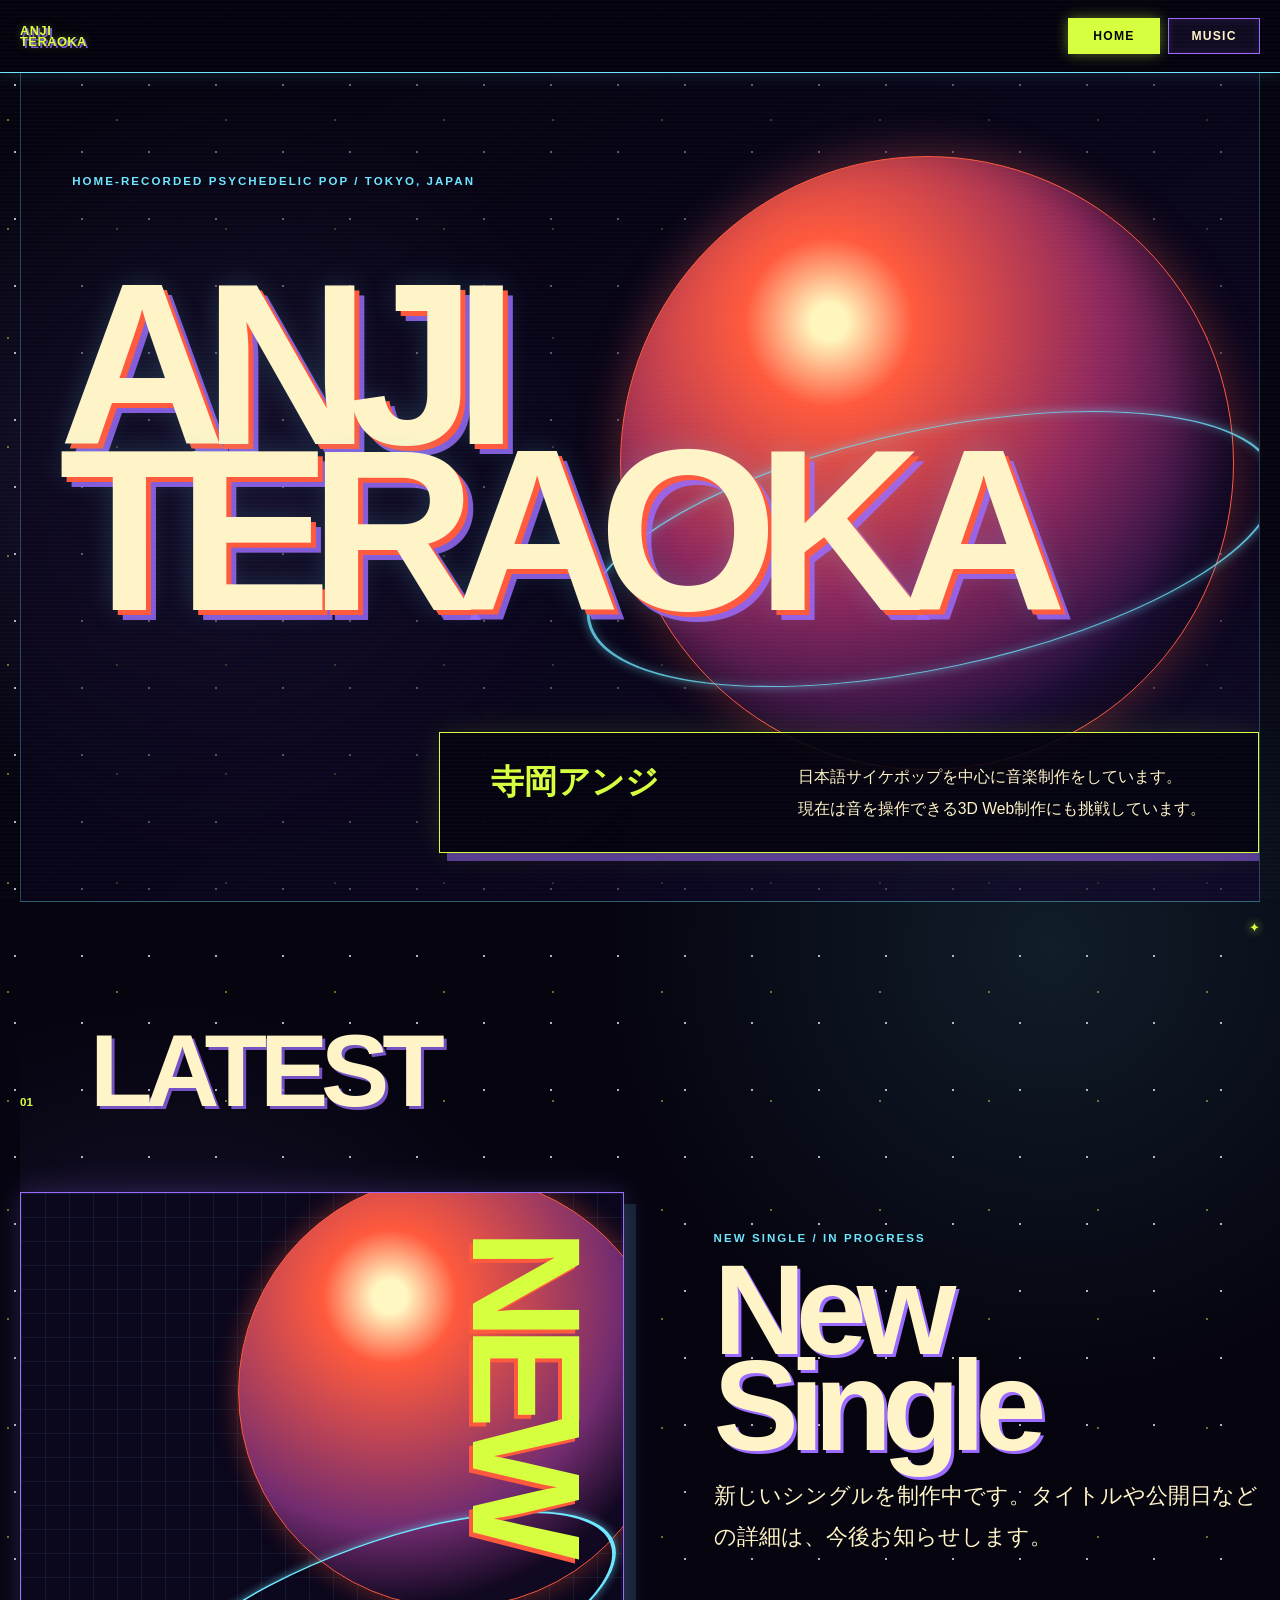
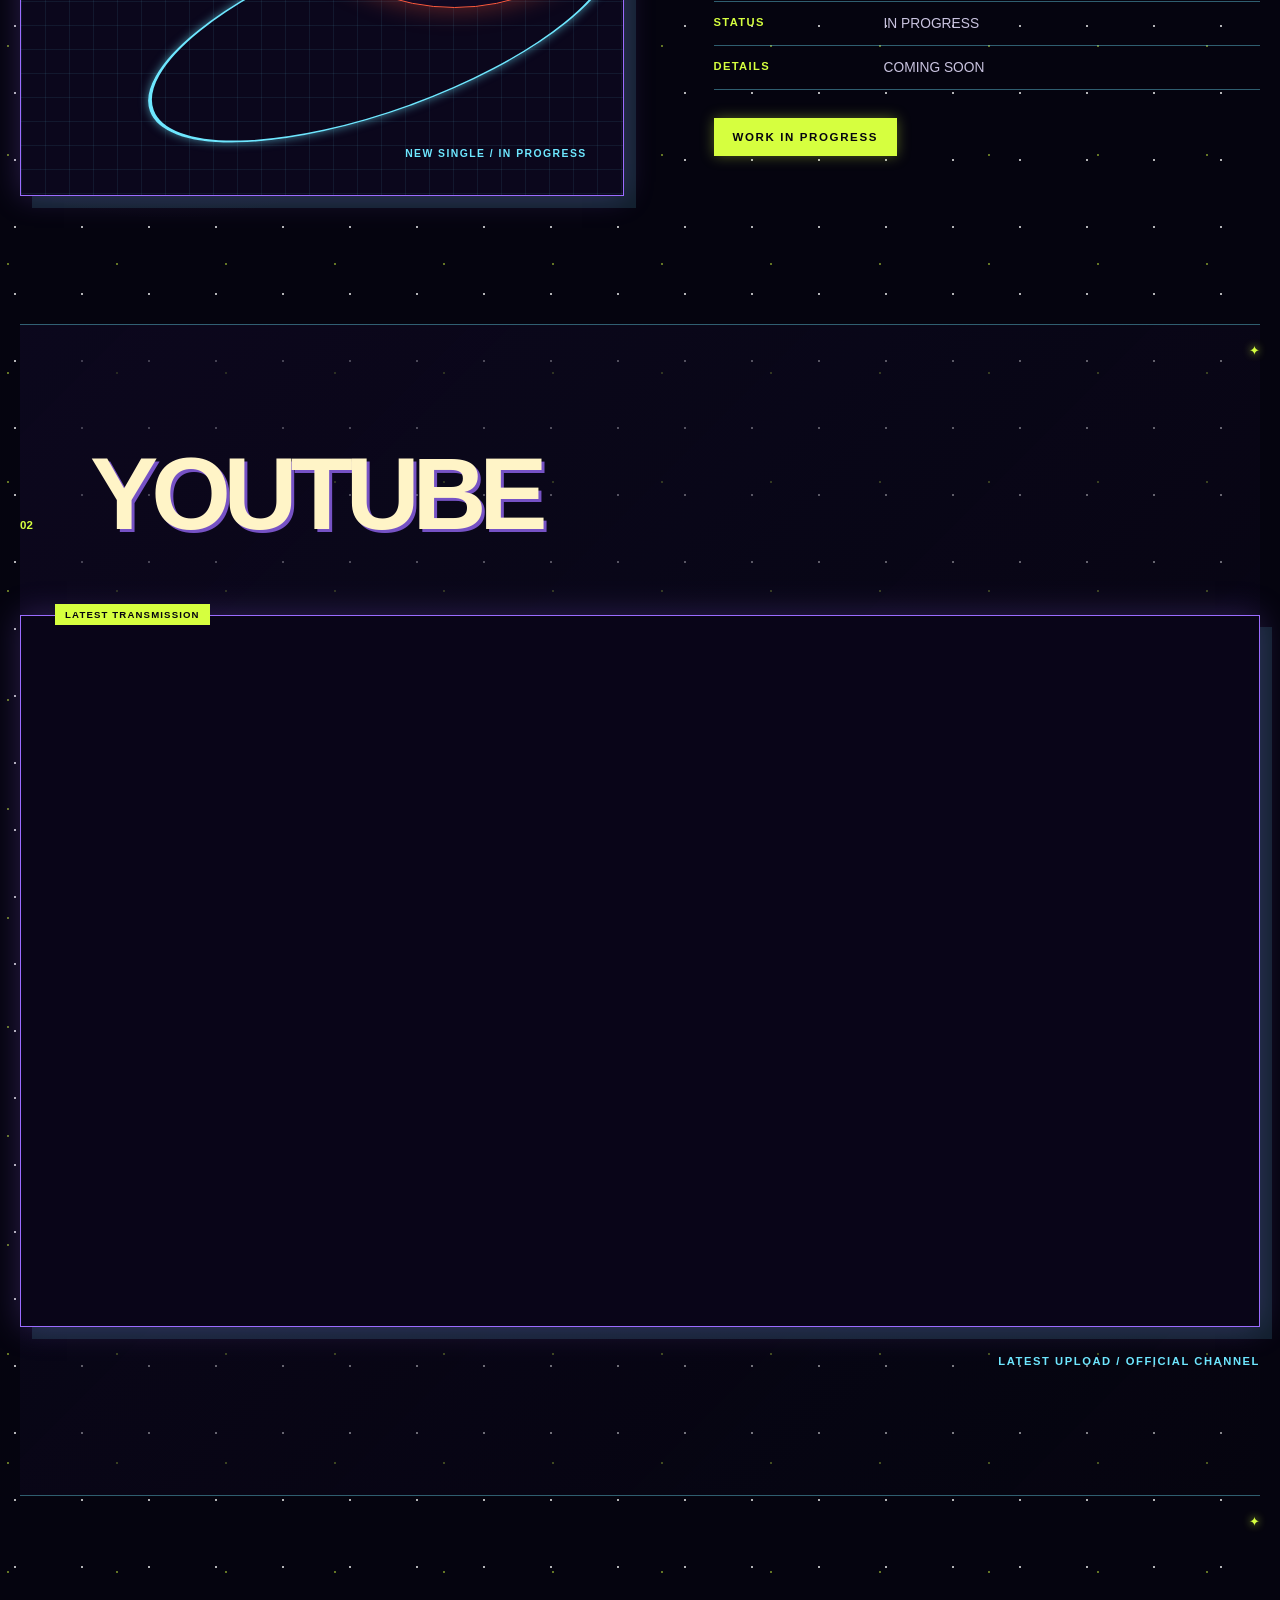
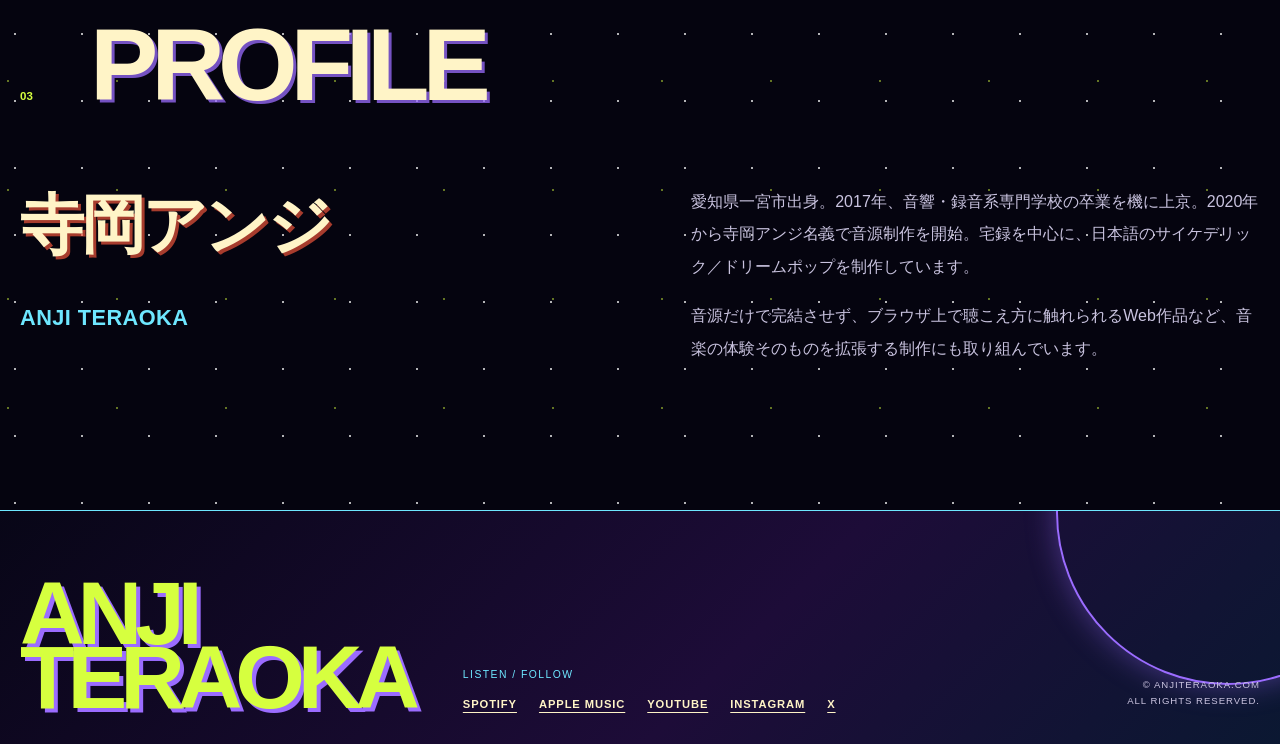
==== index.html @ cf3599fe "Hide unreleased single details" ====
<!DOCTYPE html>
<html lang="ja">
<head>
<meta charset="UTF-8">
<meta name="viewport" content="width=device-width, initial-scale=1.0">
<title>AnjiTeraoka.COM | 寺岡アンジ</title>
<meta name="description" content="寺岡アンジ公式サイト。日本語のサイケデリック／ドリームポップを制作する宅録ソロプロジェクト。">
<link rel="canonical" href="https://anjiteraoka.com/">
<meta property="og:title" content="AnjiTeraoka.COM | 寺岡アンジ">
<meta property="og:description" content="自分の体験を起点に、日本語のサイケデリック／ドリームポップを制作するソロプロジェクト。">
<meta property="og:type" content="website">
<meta property="og:url" content="https://anjiteraoka.com/">
<meta property="og:image" content="https://anjiteraoka.com/img/ssp.jpg">
<meta name="twitter:card" content="summary_large_image">
<link rel="stylesheet" href="style.css">
<link rel="icon" type="image/png" href="img/favicon.png">
<script async src="https://www.googletagmanager.com/gtag/js?id=G-GHJ2TZVH37"></script>
<script>window.dataLayer=window.dataLayer||[];function gtag(){dataLayer.push(arguments)}gtag('js',new Date());gtag('config','G-GHJ2TZVH37');</script>
<script type="application/ld+json">{"@context":"https://schema.org","@type":"MusicGroup","name":"寺岡アンジ","alternateName":"Anji Teraoka","url":"https://anjiteraoka.com/","genre":["Psychedelic pop","Dream pop"],"sameAs":["https://x.com/anji_teraoka","https://www.instagram.com/anji_teraoka/","https://www.youtube.com/@anji_teraoka","https://open.spotify.com/artist/31FfWVdW1IUmPgLoRbSGpS","https://music.apple.com/jp/artist/1538384131"]}</script>
</head>
<body>
<header class="site-header">
  <div class="shell header-inner">
    <a class="wordmark" href="index.html" aria-label="AnjiTeraoka.COM ホーム"><span>ANJI</span><span>TERAOKA</span></a>
    <nav aria-label="メインナビゲーション"><a aria-current="page" href="index.html">HOME</a><a href="music.html">MUSIC</a></nav>
  </div>
</header>
<main>
  <section class="hero shell" aria-labelledby="hero-title">
    <p class="kicker">HOME-RECORDED PSYCHEDELIC POP / TOKYO, JAPAN</p>
    <h1 id="hero-title" class="hero-title">ANJI<br>TERAOKA</h1>
    <div class="hero-bottom">
      <p class="hero-statement">寺岡アンジ</p>
      <p class="hero-copy">日本語サイケポップを中心に音楽制作をしています。<br>現在は音を操作できる3D Web制作にも挑戦しています。</p>
    </div>
    <div class="orbit orbit-one" aria-hidden="true"></div><div class="orbit orbit-two" aria-hidden="true"></div>
  </section>

  <section class="latest section-rule shell" aria-labelledby="latest-title">
    <div class="section-heading"><p class="section-no">01</p><h2 id="latest-title">LATEST</h2></div>
    <div class="latest-grid">
      <div class="record-art" role="img" aria-label="NEW NEW SINGLE IN PROGRESS">
        <div class="record-circle record-circle-a"></div><div class="record-circle record-circle-b"></div>
        <p>NEW</p><small>NEW SINGLE / IN PROGRESS</small>
      </div>
      <div class="latest-copy">
        <p class="eyebrow">NEW SINGLE / IN PROGRESS</p><h3>New Single</h3>
        <p class="lead">新しいシングルを制作中です。タイトルや公開日などの詳細は、今後お知らせします。</p>
        <dl class="fact-list">
          <div><dt>STATUS</dt><dd>IN PROGRESS</dd></div>
          <div><dt>DETAILS</dt><dd>COMING SOON</dd></div>
        </dl>
        <p class="status">WORK IN PROGRESS</p>
      </div>
    </div>
  </section>

  <section class="youtube section-rule shell" aria-labelledby="youtube-title">
    <div class="section-heading"><p class="section-no">02</p><h2 id="youtube-title">YOUTUBE</h2></div>
    <div class="youtube-frame">
      <iframe src="https://www.youtube-nocookie.com/embed/videoseries?list=UUvtMMAForO_xiLVogFC0wxw" title="寺岡アンジ公式YouTubeチャンネルの最新動画" loading="lazy" allow="accelerometer; autoplay; clipboard-write; encrypted-media; gyroscope; picture-in-picture; web-share" referrerpolicy="strict-origin-when-cross-origin" allowfullscreen></iframe>
    </div>
    <p class="youtube-note">LATEST UPLOAD / OFFICIAL CHANNEL</p>
  </section>

  <section class="profile section-rule shell" aria-labelledby="profile-title">
    <div class="section-heading"><p class="section-no">03</p><h2 id="profile-title">PROFILE</h2></div>
    <div class="profile-grid">
      <p class="profile-name">寺岡アンジ<br><span>ANJI TERAOKA</span></p>
      <div class="profile-copy">
        <p>愛知県一宮市出身。2017年、音響・録音系専門学校の卒業を機に上京。2020年から寺岡アンジ名義で音源制作を開始。宅録を中心に、日本語のサイケデリック／ドリームポップを制作しています。</p>
        <p>音源だけで完結させず、ブラウザ上で聴こえ方に触れられるWeb作品など、音楽の体験そのものを拡張する制作にも取り組んでいます。</p>
      </div>
    </div>
  </section>
</main>
<footer class="site-footer">
  <div class="shell footer-grid">
    <p class="footer-mark">ANJI<br>TERAOKA</p>
    <div><p class="footer-label">LISTEN / FOLLOW</p><p class="footer-links">
      <a href="https://open.spotify.com/artist/31FfWVdW1IUmPgLoRbSGpS" target="_blank" rel="noopener noreferrer">SPOTIFY</a>
      <a href="https://music.apple.com/jp/artist/1538384131" target="_blank" rel="noopener noreferrer">APPLE MUSIC</a>
      <a href="https://www.youtube.com/@anji_teraoka" target="_blank" rel="noopener noreferrer">YOUTUBE</a>
      <a href="https://www.instagram.com/anji_teraoka/" target="_blank" rel="noopener noreferrer">INSTAGRAM</a>
      <a href="https://x.com/anji_teraoka" target="_blank" rel="noopener noreferrer">X</a>
    </p></div>
    <p class="copyright">© ANJITERAOKA.COM<br>ALL RIGHTS RESERVED.</p>
  </div>
</footer>
</body>
</html>
---- style.css ----
:root {
  --space:#05040f;
  --space-soft:#0d0920;
  --panel:rgba(15,10,36,.82);
  --cream:#fff4c7;
  --muted:#c9c3df;
  --acid:#d6ff3f;
  --coral:#ff5a3d;
  --violet:#9b6cff;
  --cyan:#6ee7ff;
  --line:rgba(110,231,255,.4);
}

* { box-sizing:border-box; }
html { scroll-behavior:smooth; }
body {
  margin:0;
  color:var(--cream);
  background:
    radial-gradient(circle at 18% 12%,rgba(155,108,255,.18),transparent 24rem),
    radial-gradient(circle at 82% 24%,rgba(110,231,255,.11),transparent 28rem),
    radial-gradient(circle at 15px 18px,rgba(255,255,255,.7) 0 1px,transparent 1.5px) 0 0/67px 67px,
    radial-gradient(circle at 8px 11px,rgba(214,255,63,.45) 0 1px,transparent 1.4px) 0 0/109px 109px,
    var(--space);
  font-family:Arial,"Hiragino Kaku Gothic ProN","Yu Gothic",sans-serif;
}
body::after {
  content:"";
  position:fixed;
  inset:0;
  z-index:80;
  pointer-events:none;
  opacity:.1;
  background:repeating-linear-gradient(0deg,transparent 0 3px,rgba(255,255,255,.18) 3px 4px);
}
a { color:inherit; }
img { display:block; max-width:100%; }
.shell { width:min(100% - 40px,1240px); margin-inline:auto; }

.site-header {
  position:sticky;
  top:0;
  z-index:20;
  color:var(--cream);
  background:rgba(5,4,15,.9);
  border-bottom:1px solid var(--cyan);
  box-shadow:0 0 18px rgba(110,231,255,.16);
  backdrop-filter:blur(12px);
}
.header-inner { min-height:72px; display:flex; align-items:center; justify-content:space-between; gap:24px; }
.wordmark {
  display:grid;
  color:var(--acid);
  font-size:.8rem;
  line-height:.86;
  font-weight:900;
  letter-spacing:.04em;
  text-decoration:none;
  text-shadow:2px 2px 0 rgba(155,108,255,.8),0 0 10px rgba(214,255,63,.4);
}
.site-header nav { display:flex; gap:8px; }
.site-header nav a {
  min-width:92px;
  padding:10px 16px;
  border:1px solid var(--violet);
  background:rgba(155,108,255,.08);
  text-align:center;
  font-size:.76rem;
  font-weight:800;
  letter-spacing:.1em;
  text-decoration:none;
  box-shadow:inset 0 0 10px rgba(155,108,255,.12);
}
.site-header nav a[aria-current="page"],.site-header nav a:hover {
  color:var(--space);
  background:var(--acid);
  border-color:var(--acid);
  box-shadow:0 0 14px rgba(214,255,63,.42);
}

.hero {
  min-height:calc(100svh - 72px);
  position:relative;
  overflow:hidden;
  padding-block:clamp(52px,8vw,110px) 48px;
  display:flex;
  flex-direction:column;
  justify-content:space-between;
  background:
    radial-gradient(circle at 72% 42%,rgba(155,108,255,.25),transparent 31%),
    linear-gradient(145deg,rgba(5,4,15,.42),rgba(17,7,44,.72));
  border-inline:1px solid rgba(110,231,255,.28);
}
.hero::before {
  content:"";
  position:absolute;
  left:-18%;
  right:-18%;
  bottom:-13%;
  height:38%;
  opacity:.25;
  background-image:
    linear-gradient(rgba(110,231,255,.75) 1px,transparent 1px),
    linear-gradient(90deg,rgba(110,231,255,.75) 1px,transparent 1px);
  background-size:46px 34px;
  transform:perspective(300px) rotateX(58deg);
  transform-origin:center bottom;
  mask-image:linear-gradient(to bottom,transparent,#000 50%);
}
.kicker,.eyebrow { margin:0; color:var(--cyan); font-size:.72rem; font-weight:800; letter-spacing:.18em; text-transform:uppercase; }
.hero .kicker { position:relative; z-index:3; padding-inline:clamp(20px,4vw,52px); }
.hero-title {
  position:relative;
  z-index:3;
  max-width:100%;
  margin:16px 0 40px;
  padding-inline:clamp(12px,3vw,38px);
  color:var(--cream);
  font-size:clamp(5.7rem,18vw,15.8rem);
  line-height:.72;
  letter-spacing:-.095em;
  font-weight:900;
  text-shadow:5px 5px 0 var(--coral),10px 10px 0 rgba(155,108,255,.82),0 0 28px rgba(110,231,255,.18);
}
.hero-bottom {
  position:relative;
  z-index:4;
  align-self:flex-end;
  width:min(94%,820px);
  display:grid;
  grid-template-columns:.8fr 1.2fr;
  gap:34px;
  padding:28px clamp(20px,4vw,52px);
  background:rgba(5,4,15,.9);
  border:1px solid var(--acid);
  box-shadow:8px 8px 0 rgba(155,108,255,.5),0 0 28px rgba(214,255,63,.12);
}
.hero-bottom p { margin:0; }
.hero-statement { color:var(--acid); font-size:clamp(1.35rem,2.6vw,2.3rem); line-height:1.25; font-weight:800; }
.hero-copy { color:var(--cream); font-size:.98rem; line-height:2; }
.orbit { position:absolute; z-index:1; border-radius:50%; }
.orbit-one {
  width:clamp(320px,48vw,720px);
  aspect-ratio:1;
  top:10%;
  right:2%;
  background:radial-gradient(circle at 34% 27%,#fff6bd 0 3%,var(--coral) 14%,#8c285f 46%,#211040 72%);
  border:1px solid var(--coral);
  box-shadow:inset -28px -24px 50px rgba(0,0,0,.5),0 0 46px rgba(255,90,61,.32);
}
.orbit-two {
  width:clamp(300px,55vw,820px);
  aspect-ratio:1;
  top:15%;
  right:-2%;
  border:3px solid var(--cyan);
  background:transparent;
  box-shadow:0 0 18px rgba(110,231,255,.55),inset 0 0 18px rgba(110,231,255,.35);
  transform:rotate(-12deg) scaleY(.34);
  opacity:.8;
}

.section-rule {
  position:relative;
  padding-block:clamp(72px,10vw,140px);
  border-top:1px solid var(--line);
}
.section-rule::after {
  content:"✦";
  position:absolute;
  top:18px;
  right:0;
  color:var(--acid);
  font-size:.8rem;
  text-shadow:0 0 8px var(--acid);
}
.section-heading { display:grid; grid-template-columns:70px 1fr; align-items:baseline; margin-bottom:clamp(40px,7vw,80px); }
.section-heading p,.section-heading h2 { margin:0; }
.section-no { color:var(--acid); font-size:.72rem; font-weight:800; }
.section-heading h2 {
  color:var(--cream);
  font-size:clamp(2.6rem,8vw,7.5rem);
  line-height:.8;
  letter-spacing:-.07em;
  text-shadow:3px 3px 0 rgba(155,108,255,.75);
}

.latest { background:radial-gradient(circle at 12% 50%,rgba(155,108,255,.16),transparent 34%); }
.latest-grid { display:grid; grid-template-columns:minmax(0,1.05fr) minmax(300px,.95fr); gap:clamp(30px,7vw,100px); align-items:center; }
.record-art {
  aspect-ratio:1;
  position:relative;
  overflow:hidden;
  padding:6%;
  display:flex;
  flex-direction:column;
  justify-content:space-between;
  background:
    linear-gradient(rgba(110,231,255,.08) 1px,transparent 1px),
    linear-gradient(90deg,rgba(110,231,255,.08) 1px,transparent 1px),
    #0b071c;
  background-size:24px 24px;
  border:1px solid var(--violet);
  box-shadow:12px 12px 0 rgba(110,231,255,.12),0 0 28px rgba(155,108,255,.25);
}
.record-art p {
  position:relative;
  z-index:2;
  margin:0;
  color:var(--acid);
  font-size:clamp(4rem,12vw,10rem);
  line-height:.8;
  font-weight:900;
  letter-spacing:-.09em;
  writing-mode:vertical-rl;
  text-shadow:4px 4px 0 var(--coral);
}
.record-art small { position:relative; z-index:2; align-self:flex-end; color:var(--cyan); font-size:.65rem; font-weight:800; letter-spacing:.14em; }
.record-circle { position:absolute; border-radius:50%; }
.record-circle-a {
  width:72%;
  aspect-ratio:1;
  right:-8%;
  top:-3%;
  background:radial-gradient(circle at 35% 28%,#fff7c2 0 4%,var(--coral) 16%,#722c70 55%,#110821 74%);
  border:1px solid var(--coral);
  box-shadow:0 0 26px rgba(255,90,61,.4);
}
.record-circle-b {
  width:82%;
  aspect-ratio:1;
  right:-1%;
  bottom:-13%;
  background:transparent;
  border:4px solid var(--cyan);
  box-shadow:0 0 16px rgba(110,231,255,.55);
  transform:rotate(-20deg) scaleY(.34);
}
.latest-copy h3 { margin:18px 0; color:var(--cream); font-size:clamp(4rem,10vw,8rem); line-height:.75; letter-spacing:-.08em; text-shadow:3px 3px 0 var(--violet); }
.lead { color:var(--cream); font-size:clamp(1.05rem,2vw,1.35rem); line-height:1.9; }
.fact-list { margin:44px 0 28px; border-top:1px solid var(--line); }
.fact-list div { display:grid; grid-template-columns:150px 1fr; gap:20px; padding:14px 0; border-bottom:1px solid var(--line); }
.fact-list dt { color:var(--acid); font-size:.7rem; font-weight:800; letter-spacing:.12em; }
.fact-list dd { margin:0; color:var(--muted); font-size:.86rem; }
.status { display:inline-block; margin:0; padding:12px 18px; color:var(--space); background:var(--acid); border:1px solid var(--acid); font-size:.72rem; font-weight:800; letter-spacing:.14em; box-shadow:0 0 14px rgba(214,255,63,.35); }

.statement-grid,.profile-grid { display:grid; grid-template-columns:1fr 1fr; gap:clamp(40px,8vw,120px); }
.statement-big,.profile-name { margin:0; color:var(--cream); font-size:clamp(2.1rem,5vw,5rem); line-height:1.22; font-weight:800; letter-spacing:-.05em; text-shadow:3px 3px 0 rgba(255,90,61,.65); }
.statement-body,.profile-copy { color:var(--muted); font-size:1rem; line-height:2.05; }
.statement-body p:first-child,.profile-copy p:first-child { margin-top:0; }
.influences { margin-top:54px; padding-top:18px; color:var(--cyan); border-top:1px solid var(--line); font-size:.7rem; line-height:1.8; font-weight:800; letter-spacing:.1em; }

.selected { background:linear-gradient(135deg,rgba(14,9,34,.72),rgba(5,4,15,.25)); }
.selected-grid { display:grid; grid-template-columns:repeat(3,1fr); gap:24px; }
.cover-link { text-decoration:none; }
.cover-link img {
  width:100%;
  aspect-ratio:1;
  object-fit:cover;
  border:1px solid var(--violet);
  filter:saturate(.88) contrast(1.05);
  box-shadow:8px 8px 0 rgba(155,108,255,.18),0 0 18px rgba(110,231,255,.12);
  transition:transform .25s ease,filter .25s ease,box-shadow .25s ease;
}
.cover-link:hover img { transform:translateY(-4px) rotate(-1deg); filter:saturate(1.15); box-shadow:10px 12px 0 rgba(155,108,255,.24),0 0 24px rgba(110,231,255,.24); }
.cover-link span { display:flex; justify-content:space-between; gap:12px; padding:16px 0; color:var(--cream); border-bottom:1px solid var(--line); }
.cover-link b { font-size:.9rem; }
.cover-link small { color:var(--cyan); font-size:.66rem; letter-spacing:.08em; }
.section-action { margin:48px 0 0; text-align:right; }
.text-link { color:var(--acid); font-size:1.1rem; font-weight:800; text-underline-offset:5px; }
.youtube { background:linear-gradient(135deg,rgba(14,9,34,.72),rgba(5,4,15,.25)); }
.youtube-frame {
  position:relative;
  padding:clamp(8px,1.2vw,16px);
  background:#090518;
  border:1px solid var(--violet);
  box-shadow:12px 12px 0 rgba(110,231,255,.12),0 0 30px rgba(155,108,255,.25);
}
.youtube-frame::before {
  content:"LATEST TRANSMISSION";
  position:absolute;
  z-index:2;
  top:-12px;
  left:clamp(12px,3vw,34px);
  padding:5px 10px;
  color:var(--space);
  background:var(--acid);
  font-size:.6rem;
  font-weight:900;
  letter-spacing:.12em;
}
.youtube-frame iframe { display:block; width:100%; aspect-ratio:16/9; border:0; }
.youtube-note { margin:28px 0 0; color:var(--cyan); font-size:.7rem; font-weight:800; letter-spacing:.14em; text-align:right; }
.profile-name span { color:var(--cyan); font-size:.34em; letter-spacing:.02em; text-shadow:none; }

.music-hero {
  min-height:62svh;
  position:relative;
  overflow:hidden;
  padding-block:clamp(70px,10vw,140px) 60px;
  display:flex;
  flex-direction:column;
  justify-content:space-between;
  background:radial-gradient(circle at 78% 44%,rgba(155,108,255,.3),transparent 24rem);
}
.music-hero::after {
  content:"";
  position:absolute;
  width:min(54vw,650px);
  aspect-ratio:1;
  top:4%;
  right:-6%;
  border:2px solid var(--cyan);
  border-radius:50%;
  box-shadow:0 0 24px rgba(110,231,255,.38),inset 0 0 24px rgba(110,231,255,.2);
  transform:scaleY(.32) rotate(-14deg);
  pointer-events:none;
}
.music-hero>* { position:relative; z-index:2; }
.music-hero h1 { margin:48px 0 30px; color:var(--cream); font-size:clamp(7rem,24vw,20rem); line-height:.67; letter-spacing:-.1em; text-shadow:5px 5px 0 var(--coral),10px 10px 0 rgba(155,108,255,.75); }
.music-hero>p:last-child { align-self:flex-end; max-width:600px; margin:0; color:var(--muted); font-size:1.1rem; line-height:1.8; }
.release-list { border-top:1px solid var(--line); }
.release { display:grid; grid-template-columns:50px minmax(180px,360px) 1fr; gap:clamp(20px,5vw,76px); align-items:center; padding-block:32px; border-bottom:1px solid var(--line); scroll-margin-top:90px; }
.release-number { align-self:start; margin:0; color:var(--acid); font-size:.7rem; font-weight:800; }
.release img { width:100%; aspect-ratio:1; object-fit:cover; border:1px solid var(--violet); box-shadow:8px 8px 0 rgba(155,108,255,.17),0 0 20px rgba(110,231,255,.12); }
.release-info h3 { margin:12px 0 18px; color:var(--cream); font-size:clamp(3rem,7vw,7rem); line-height:.85; letter-spacing:-.065em; text-shadow:3px 3px 0 rgba(155,108,255,.7); }
.release-tags { color:var(--cyan); font-size:.72rem; font-weight:800; letter-spacing:.11em; }
.release-links { display:flex; flex-wrap:wrap; gap:10px; margin-top:34px; }
.release-links a { padding:11px 15px; color:var(--cream); border:1px solid var(--violet); background:rgba(155,108,255,.08); font-size:.68rem; font-weight:800; letter-spacing:.08em; text-decoration:none; }
.release-links a:hover { color:var(--space); background:var(--acid); border-color:var(--acid); box-shadow:0 0 14px rgba(214,255,63,.35); }
.credit-list { border-top:1px solid var(--line); }
.credit { display:grid; grid-template-columns:1.1fr 1.3fr .8fr; gap:26px; padding:24px 0; border-bottom:1px solid var(--line); align-items:baseline; }
.credit h3,.credit p { margin:0; }
.credit h3 { color:var(--cream); font-size:1.2rem; }
.credit p { color:var(--muted); font-size:.9rem; line-height:1.6; }
.credit-role { color:var(--cyan)!important; font-size:.65rem!important; font-weight:800; letter-spacing:.1em; }

.site-footer {
  position:relative;
  overflow:hidden;
  padding-block:70px 34px;
  color:var(--cream);
  background:linear-gradient(135deg,#080617,#1d0c38 58%,#0b1832);
  border-top:1px solid var(--cyan);
}
.site-footer::before { content:""; position:absolute; width:340px; aspect-ratio:1; right:-120px; top:-170px; border:2px solid var(--violet); border-radius:50%; box-shadow:0 0 30px rgba(155,108,255,.4); }
.footer-grid { position:relative; z-index:2; display:grid; grid-template-columns:1fr 1.4fr .7fr; gap:50px; align-items:end; }
.footer-mark { margin:0; color:var(--acid); font-size:clamp(3rem,7vw,6.5rem); line-height:.72; font-weight:900; letter-spacing:-.08em; text-shadow:4px 4px 0 var(--violet); }
.footer-label { margin:0 0 18px; color:var(--cyan); font-size:.65rem; letter-spacing:.14em; }
.footer-links { display:flex; flex-wrap:wrap; gap:14px 22px; margin:0; }
.footer-links a { font-size:.7rem; font-weight:800; letter-spacing:.08em; text-underline-offset:4px; }
.copyright { margin:0; color:var(--muted); font-size:.6rem; line-height:1.7; letter-spacing:.1em; text-align:right; }

@media (max-width:760px) {
  .shell { width:min(100% - 24px,1240px); }
  .header-inner { min-height:62px; }
  .site-header nav a { min-width:72px; padding:9px 10px; }
  .hero { min-height:calc(100svh - 62px); padding-top:54px; }
  .hero-title {
    width:100%;
    margin:22px 0 38px;
    padding-inline:10px;
    font-size:clamp(3.15rem,17vw,5.25rem);
    line-height:.76;
    letter-spacing:-.075em;
    text-shadow:2px 2px 0 var(--coral),4px 4px 0 rgba(155,108,255,.82);
  }
  .hero .kicker { padding-inline:10px; font-size:.58rem; letter-spacing:.13em; }
  .hero-bottom,.latest-grid,.statement-grid,.profile-grid,.footer-grid { grid-template-columns:1fr; }
  .hero-bottom { width:calc(100% - 12px); gap:22px; padding:22px 20px; box-shadow:5px 5px 0 rgba(155,108,255,.45); }
  .hero-copy { font-size:.88rem; line-height:1.85; }
  .orbit-one { width:84vw; top:17%; right:-20%; }
  .orbit-two { width:104vw; top:18%; right:-30%; }
  .section-heading { grid-template-columns:42px minmax(0,1fr); }
  .section-heading h2 { font-size:clamp(2.35rem,13vw,4.7rem); }
  .latest-grid { gap:44px; }
  .fact-list div { grid-template-columns:110px 1fr; }
  .selected-grid { grid-template-columns:1fr; gap:38px; }
  .music-hero h1 { font-size:clamp(4.3rem,22vw,7rem); text-shadow:3px 3px 0 var(--coral),6px 6px 0 rgba(155,108,255,.75); }
  .release { grid-template-columns:28px 1fr; gap:16px; }
  .release img { grid-column:2; }
  .release-info { grid-column:2; }
  .credit { grid-template-columns:1fr; gap:8px; }
  .footer-grid { gap:48px; }
  .copyright { text-align:left; }
}

@media (max-width:360px) {
  .hero-title { font-size:clamp(2.9rem,16.4vw,3.7rem); }
  .site-header nav a { min-width:64px; padding-inline:7px; }
}

@media (prefers-reduced-motion:reduce) {
  html { scroll-behavior:auto; }
  *,*::before,*::after { transition:none!important; }
}
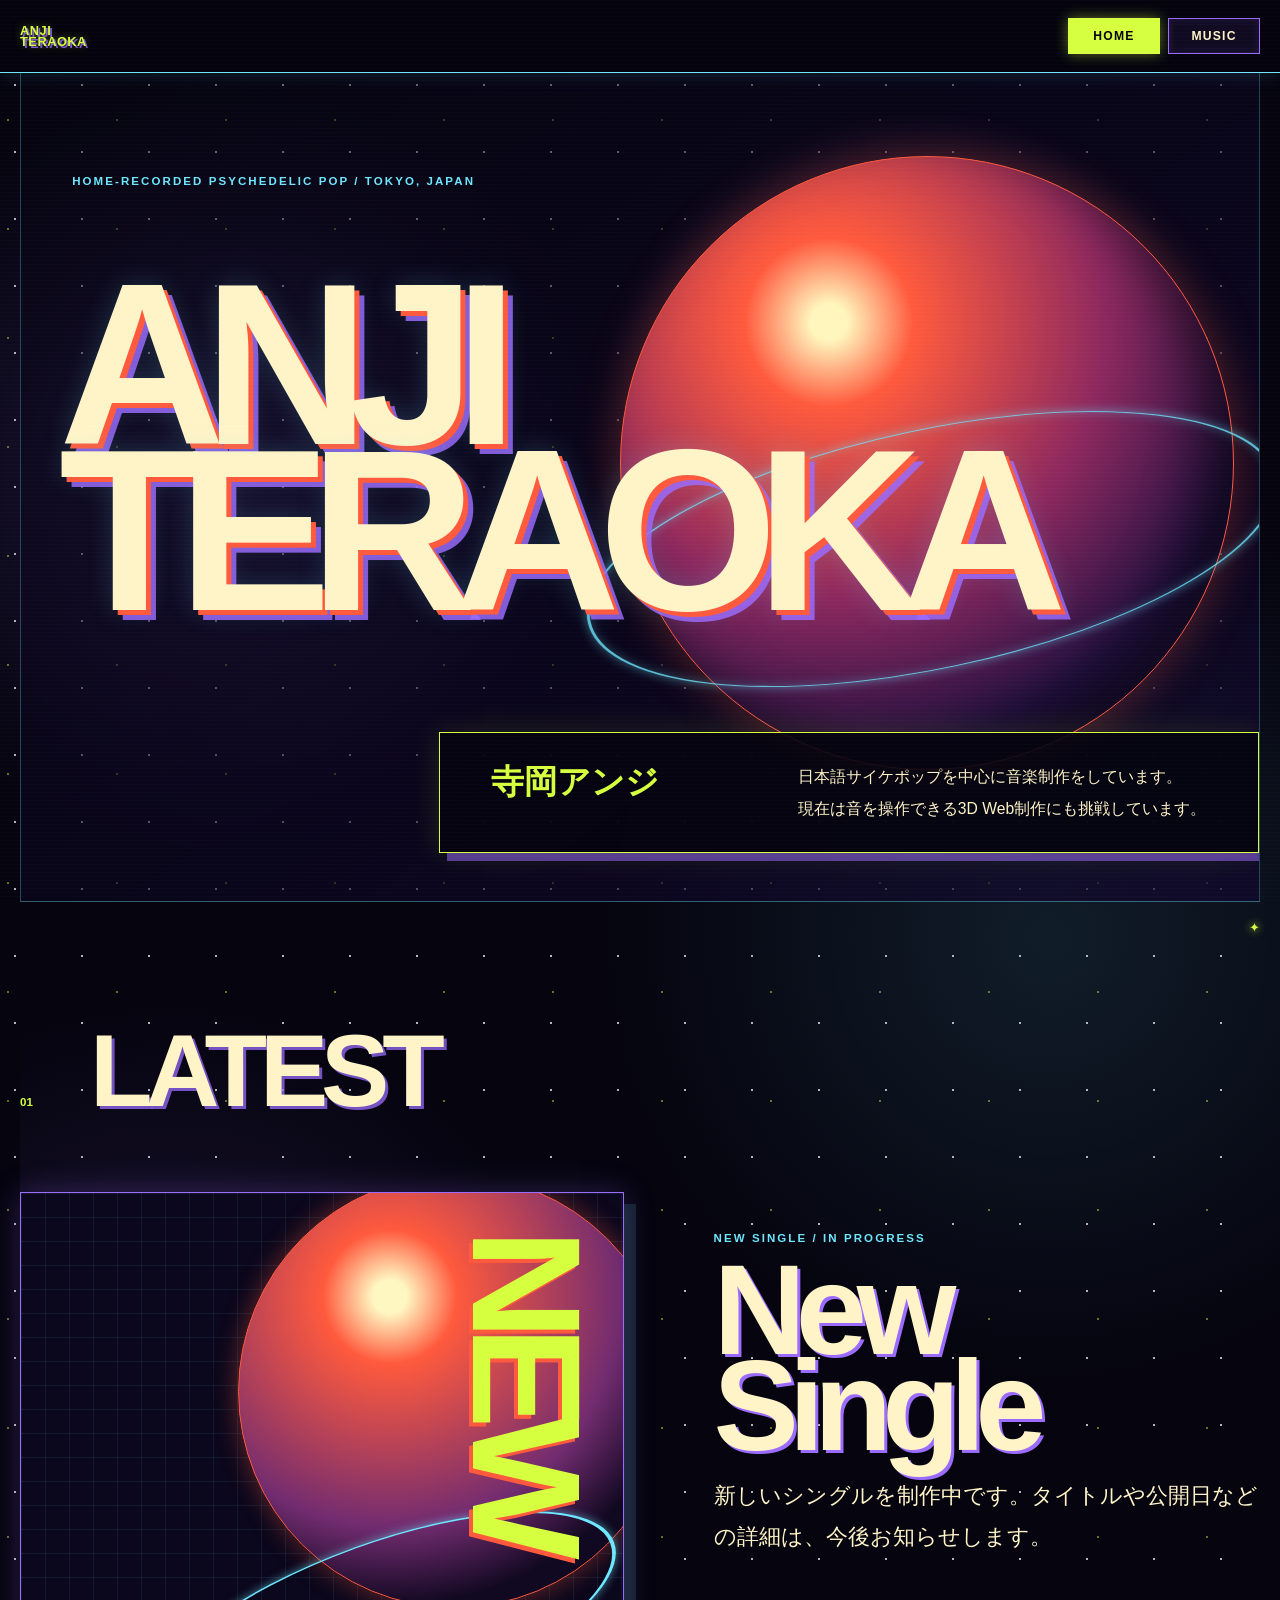
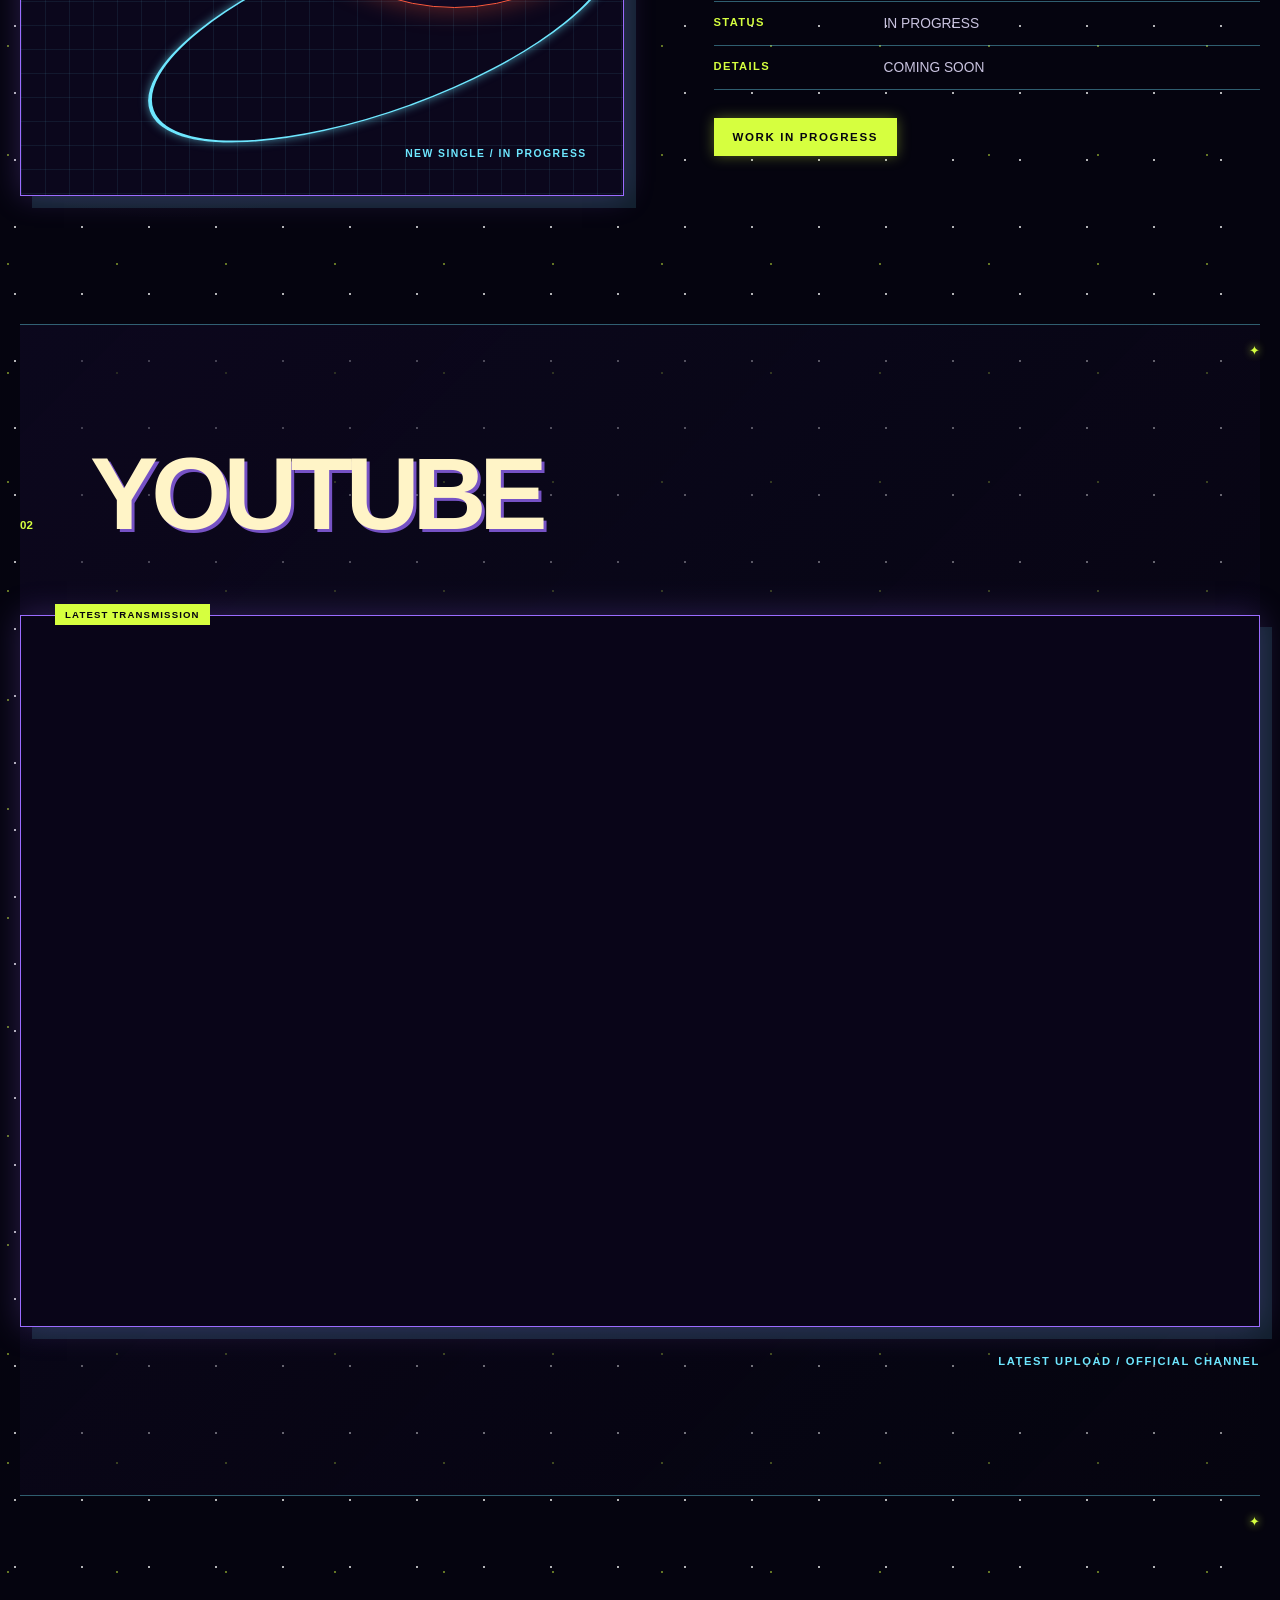
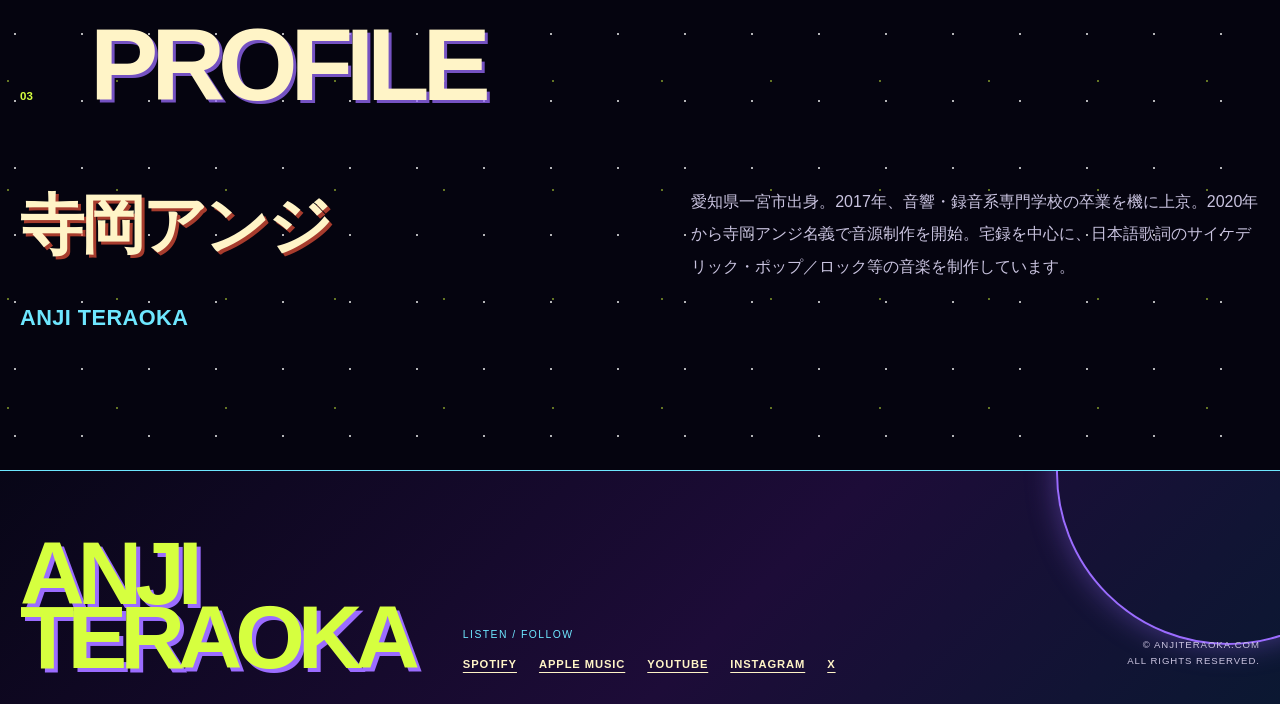
==== commit ff476fcc: "Update home profile" ====
--- a/index.html
+++ b/index.html
@@ -68,8 +68,7 @@
     <div class="profile-grid">
       <p class="profile-name">寺岡アンジ<br><span>ANJI TERAOKA</span></p>
       <div class="profile-copy">
-        <p>愛知県一宮市出身。2017年、音響・録音系専門学校の卒業を機に上京。2020年から寺岡アンジ名義で音源制作を開始。宅録を中心に、日本語のサイケデリック／ドリームポップを制作しています。</p>
-        <p>音源だけで完結させず、ブラウザ上で聴こえ方に触れられるWeb作品など、音楽の体験そのものを拡張する制作にも取り組んでいます。</p>
+        <p>愛知県一宮市出身。2017年、音響・録音系専門学校の卒業を機に上京。2020年から寺岡アンジ名義で音源制作を開始。宅録を中心に、日本語歌詞のサイケデリック・ポップ／ロック等の音楽を制作しています。</p>
       </div>
     </div>
   </section>
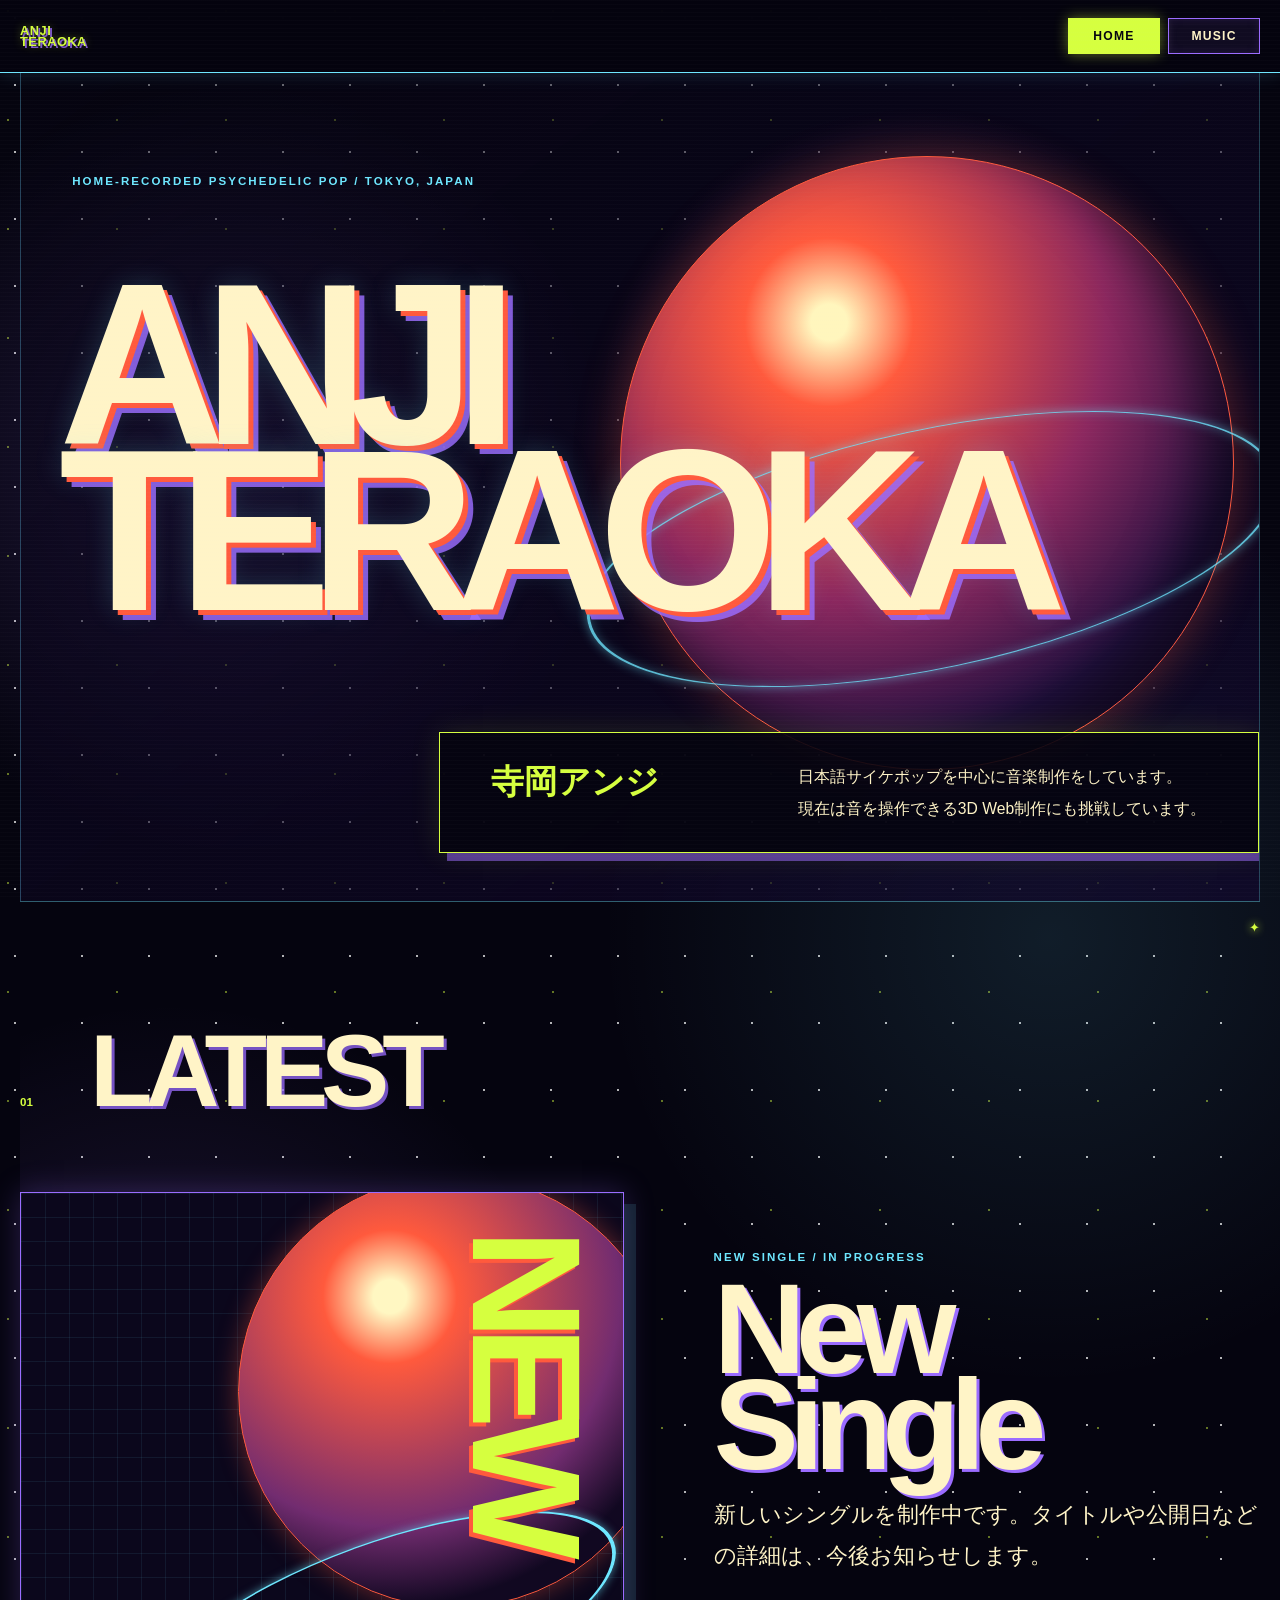
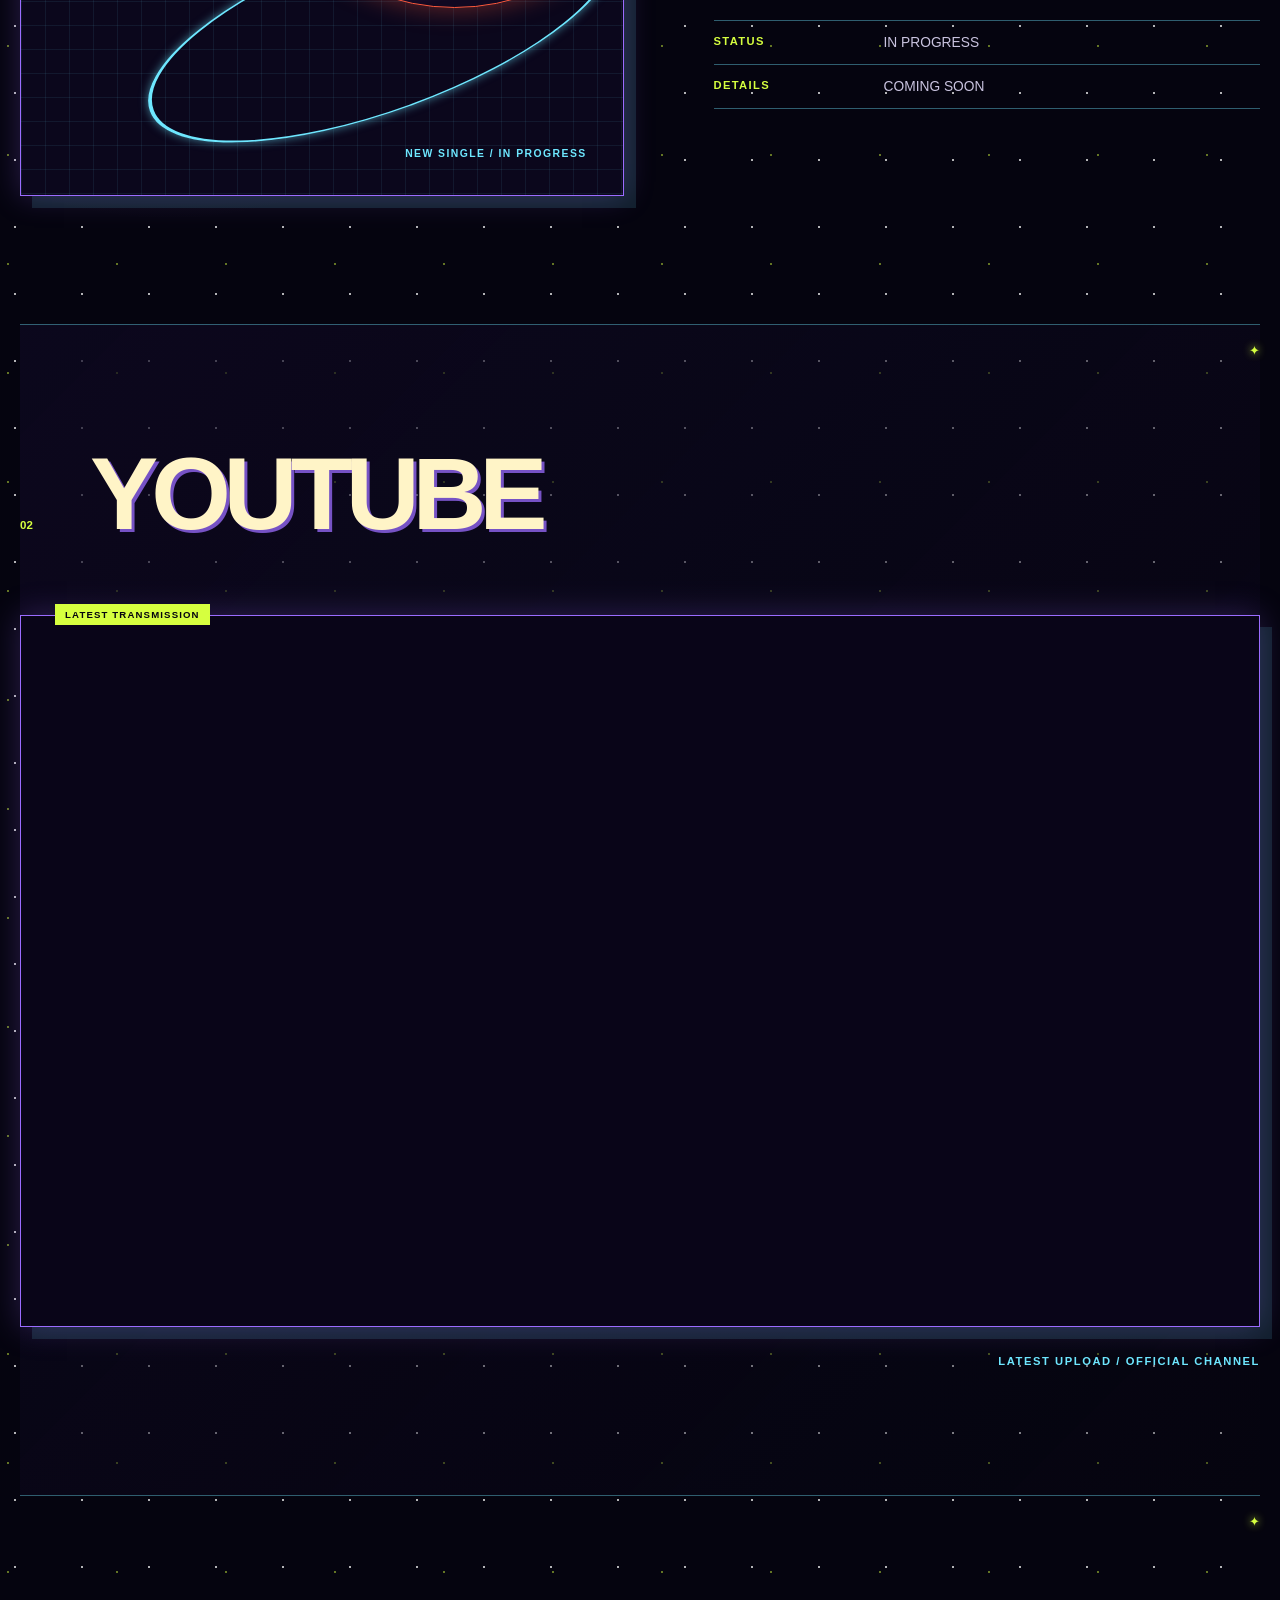
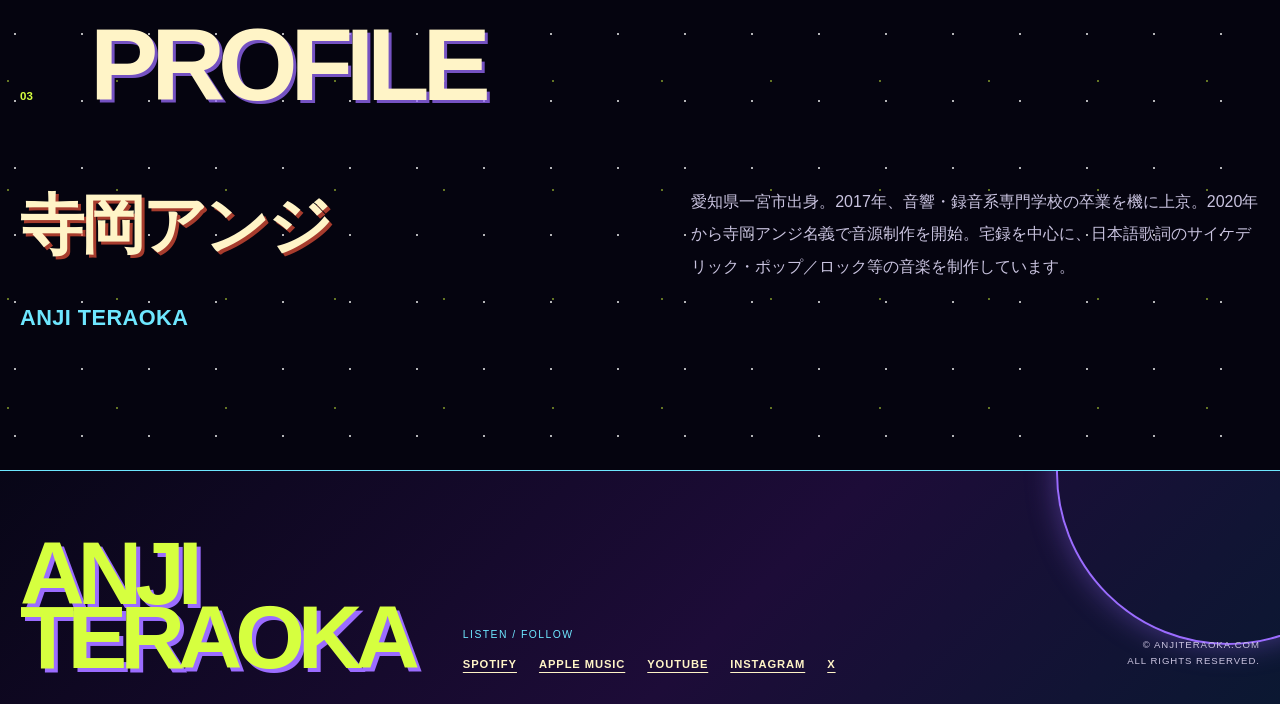
==== commit fc9b7ff8: "Remove work in progress badge" ====
--- a/index.html
+++ b/index.html
@@ -50,7 +50,6 @@
           <div><dt>STATUS</dt><dd>IN PROGRESS</dd></div>
           <div><dt>DETAILS</dt><dd>COMING SOON</dd></div>
         </dl>
-        <p class="status">WORK IN PROGRESS</p>
       </div>
     </div>
   </section>
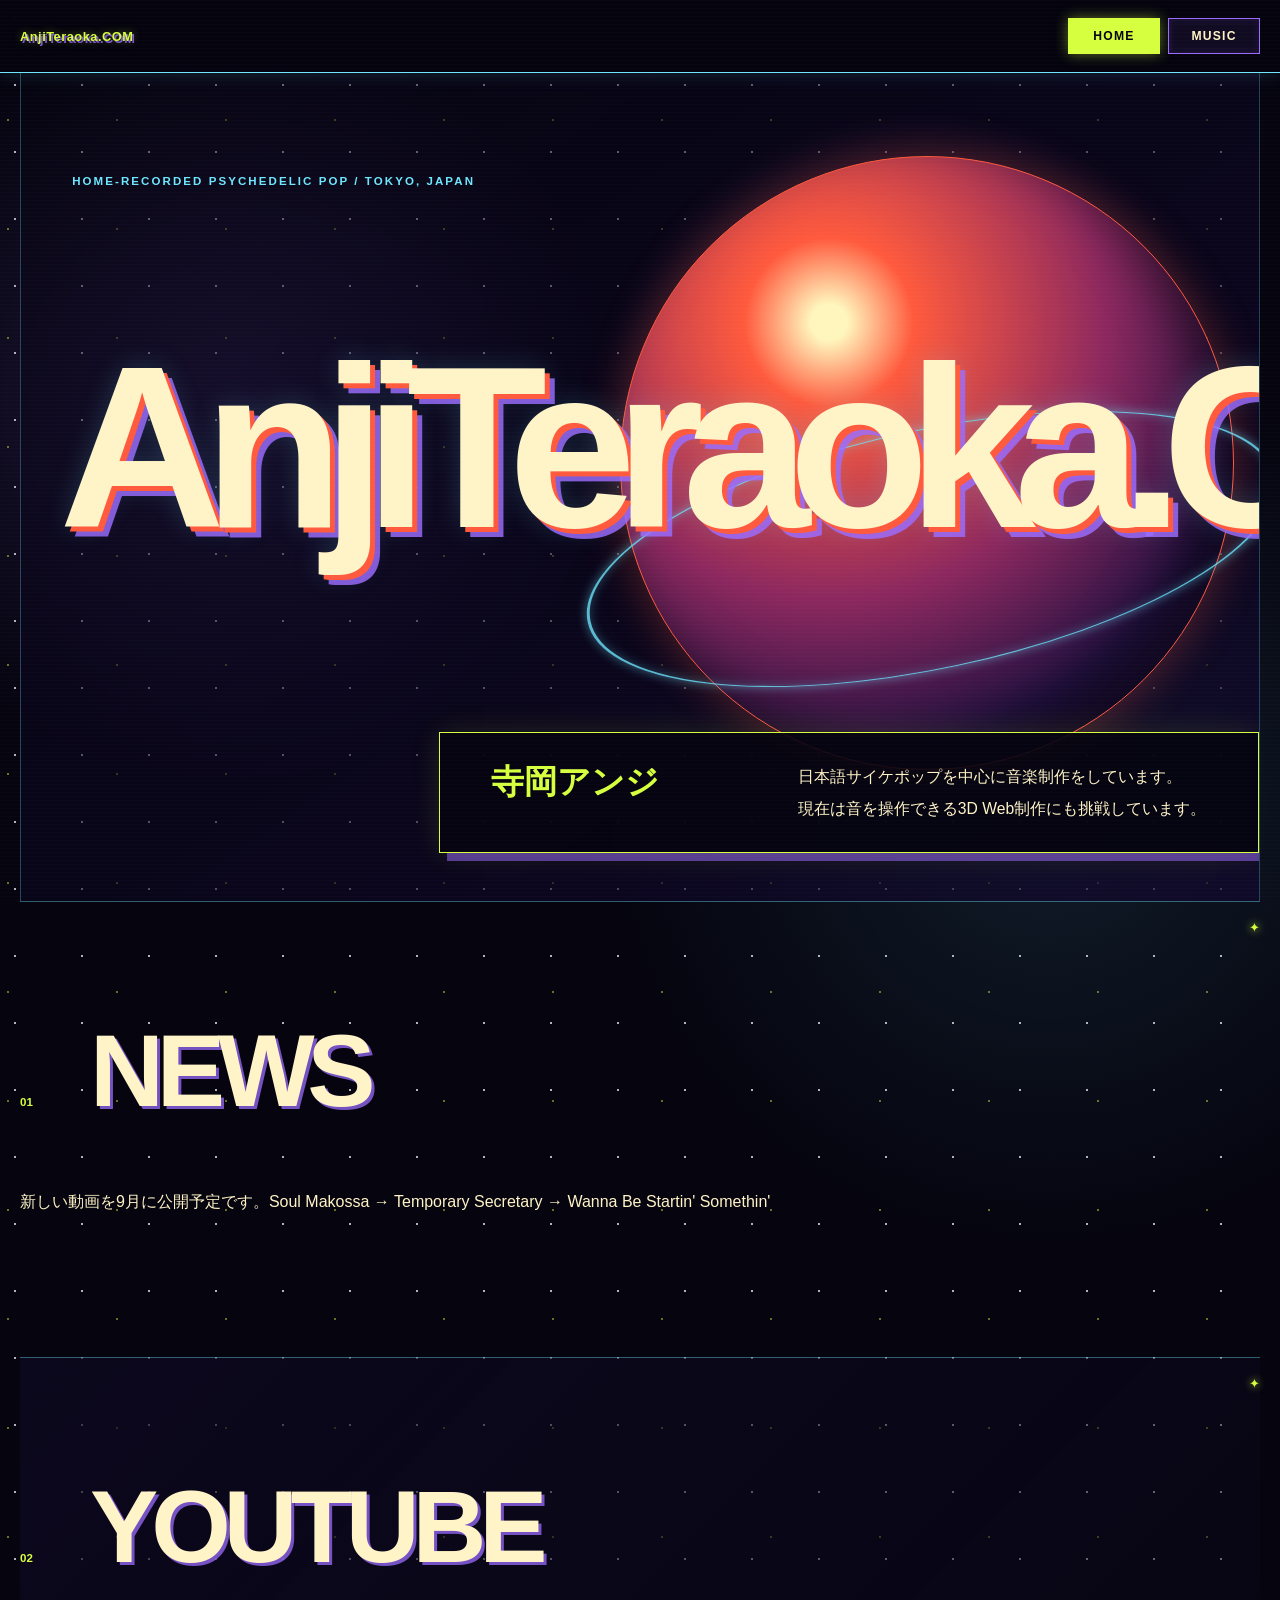
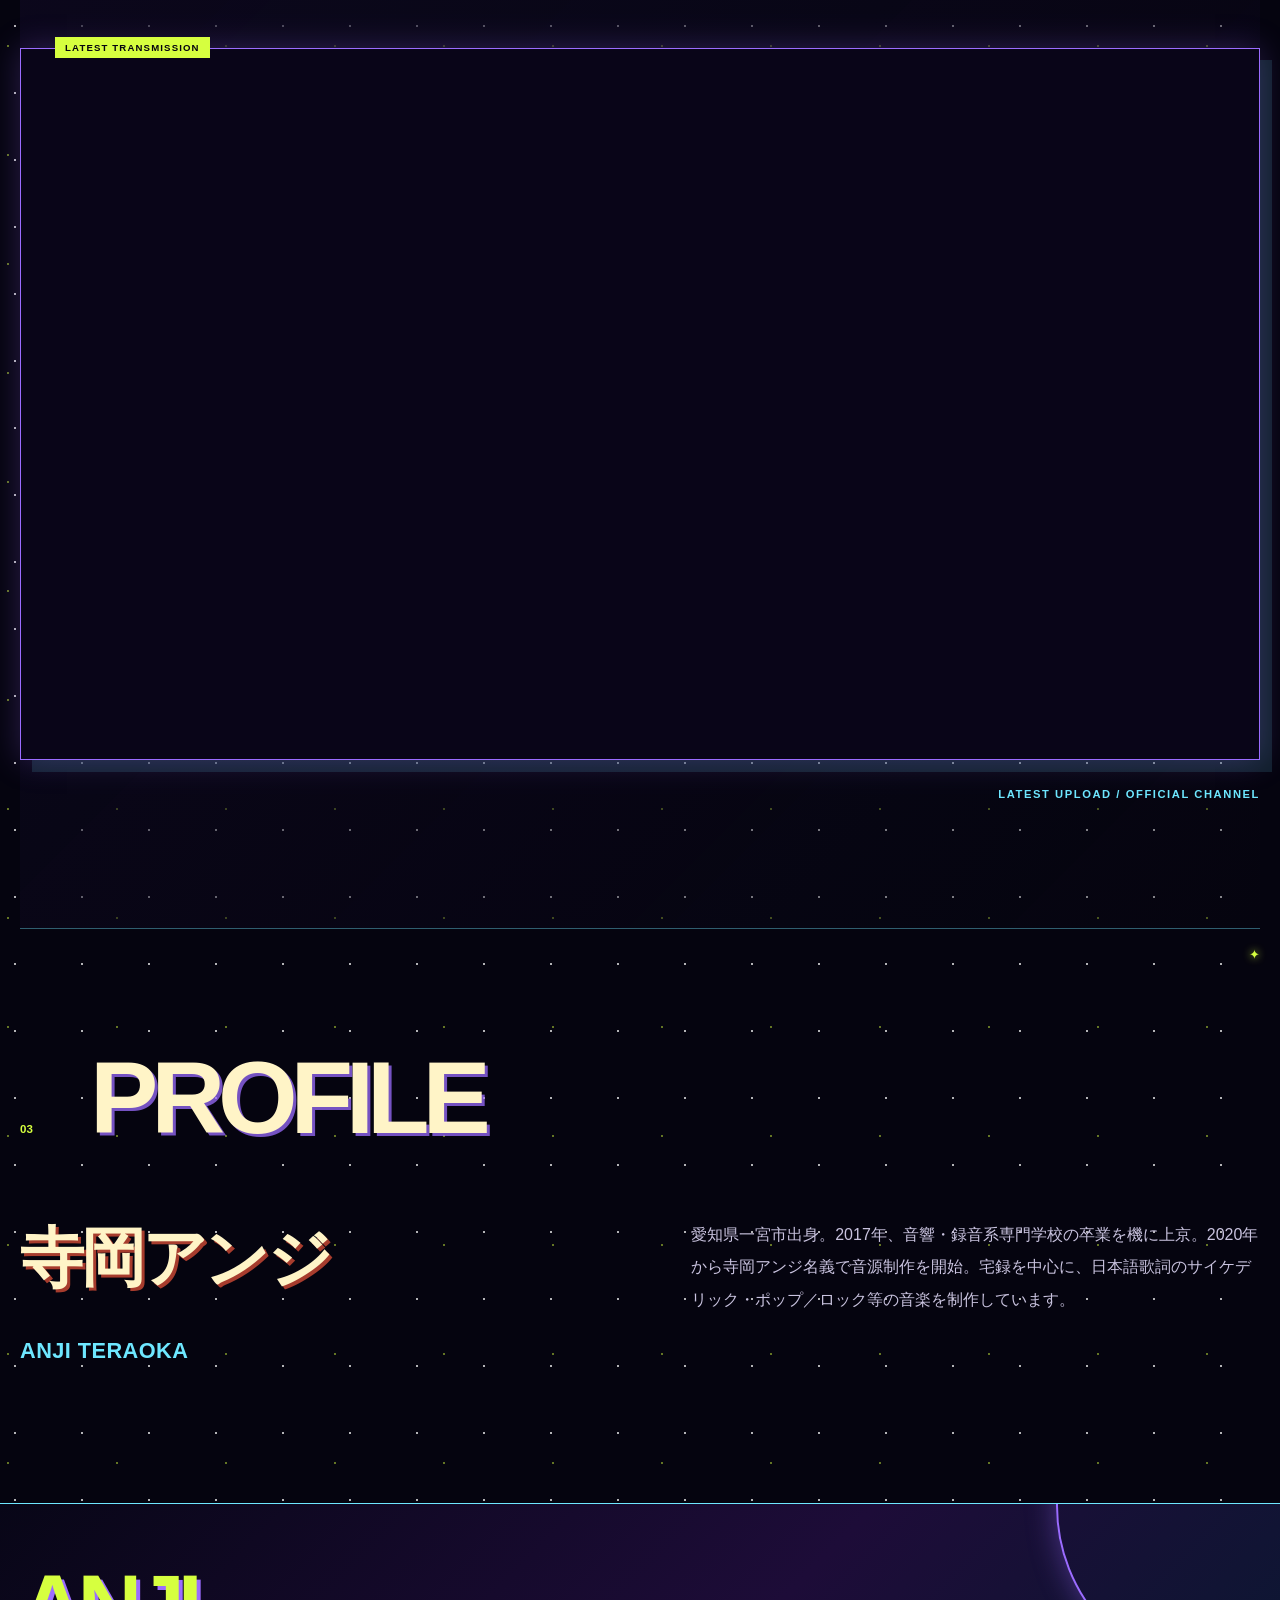
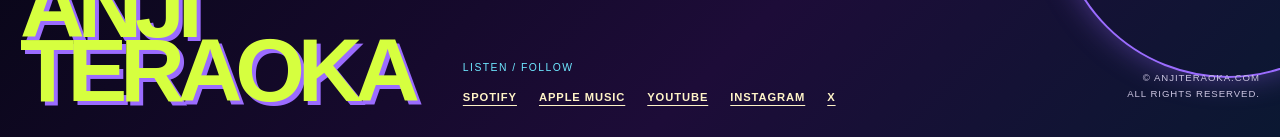
==== commit c43a7500: "Update site branding and news" ====
--- a/index.html
+++ b/index.html
@@ -21,14 +21,14 @@
 <body>
 <header class="site-header">
   <div class="shell header-inner">
-    <a class="wordmark" href="index.html" aria-label="AnjiTeraoka.COM ホーム"><span>ANJI</span><span>TERAOKA</span></a>
+    <a class="wordmark" href="index.html" aria-label="AnjiTeraoka.COM ホーム"><span>AnjiTeraoka.COM</span></a>
     <nav aria-label="メインナビゲーション"><a aria-current="page" href="index.html">HOME</a><a href="music.html">MUSIC</a></nav>
   </div>
 </header>
 <main>
   <section class="hero shell" aria-labelledby="hero-title">
     <p class="kicker">HOME-RECORDED PSYCHEDELIC POP / TOKYO, JAPAN</p>
-    <h1 id="hero-title" class="hero-title">ANJI<br>TERAOKA</h1>
+    <h1 id="hero-title" class="hero-title">AnjiTeraoka.COM</h1>
     <div class="hero-bottom">
       <p class="hero-statement">寺岡アンジ</p>
       <p class="hero-copy">日本語サイケポップを中心に音楽制作をしています。<br>現在は音を操作できる3D Web制作にも挑戦しています。</p>
@@ -36,22 +36,9 @@
     <div class="orbit orbit-one" aria-hidden="true"></div><div class="orbit orbit-two" aria-hidden="true"></div>
   </section>
 
-  <section class="latest section-rule shell" aria-labelledby="latest-title">
-    <div class="section-heading"><p class="section-no">01</p><h2 id="latest-title">LATEST</h2></div>
-    <div class="latest-grid">
-      <div class="record-art" role="img" aria-label="NEW NEW SINGLE IN PROGRESS">
-        <div class="record-circle record-circle-a"></div><div class="record-circle record-circle-b"></div>
-        <p>NEW</p><small>NEW SINGLE / IN PROGRESS</small>
-      </div>
-      <div class="latest-copy">
-        <p class="eyebrow">NEW SINGLE / IN PROGRESS</p><h3>New Single</h3>
-        <p class="lead">新しいシングルを制作中です。タイトルや公開日などの詳細は、今後お知らせします。</p>
-        <dl class="fact-list">
-          <div><dt>STATUS</dt><dd>IN PROGRESS</dd></div>
-          <div><dt>DETAILS</dt><dd>COMING SOON</dd></div>
-        </dl>
-      </div>
-    </div>
+  <section class="news section-rule shell" aria-labelledby="news-title">
+    <div class="section-heading"><p class="section-no">01</p><h2 id="news-title">NEWS</h2></div>
+    <p class="news-copy">新しい動画を9月に公開予定です。Soul Makossa → Temporary Secretary → Wanna Be Startin' Somethin'</p>
   </section>
 
   <section class="youtube section-rule shell" aria-labelledby="youtube-title">
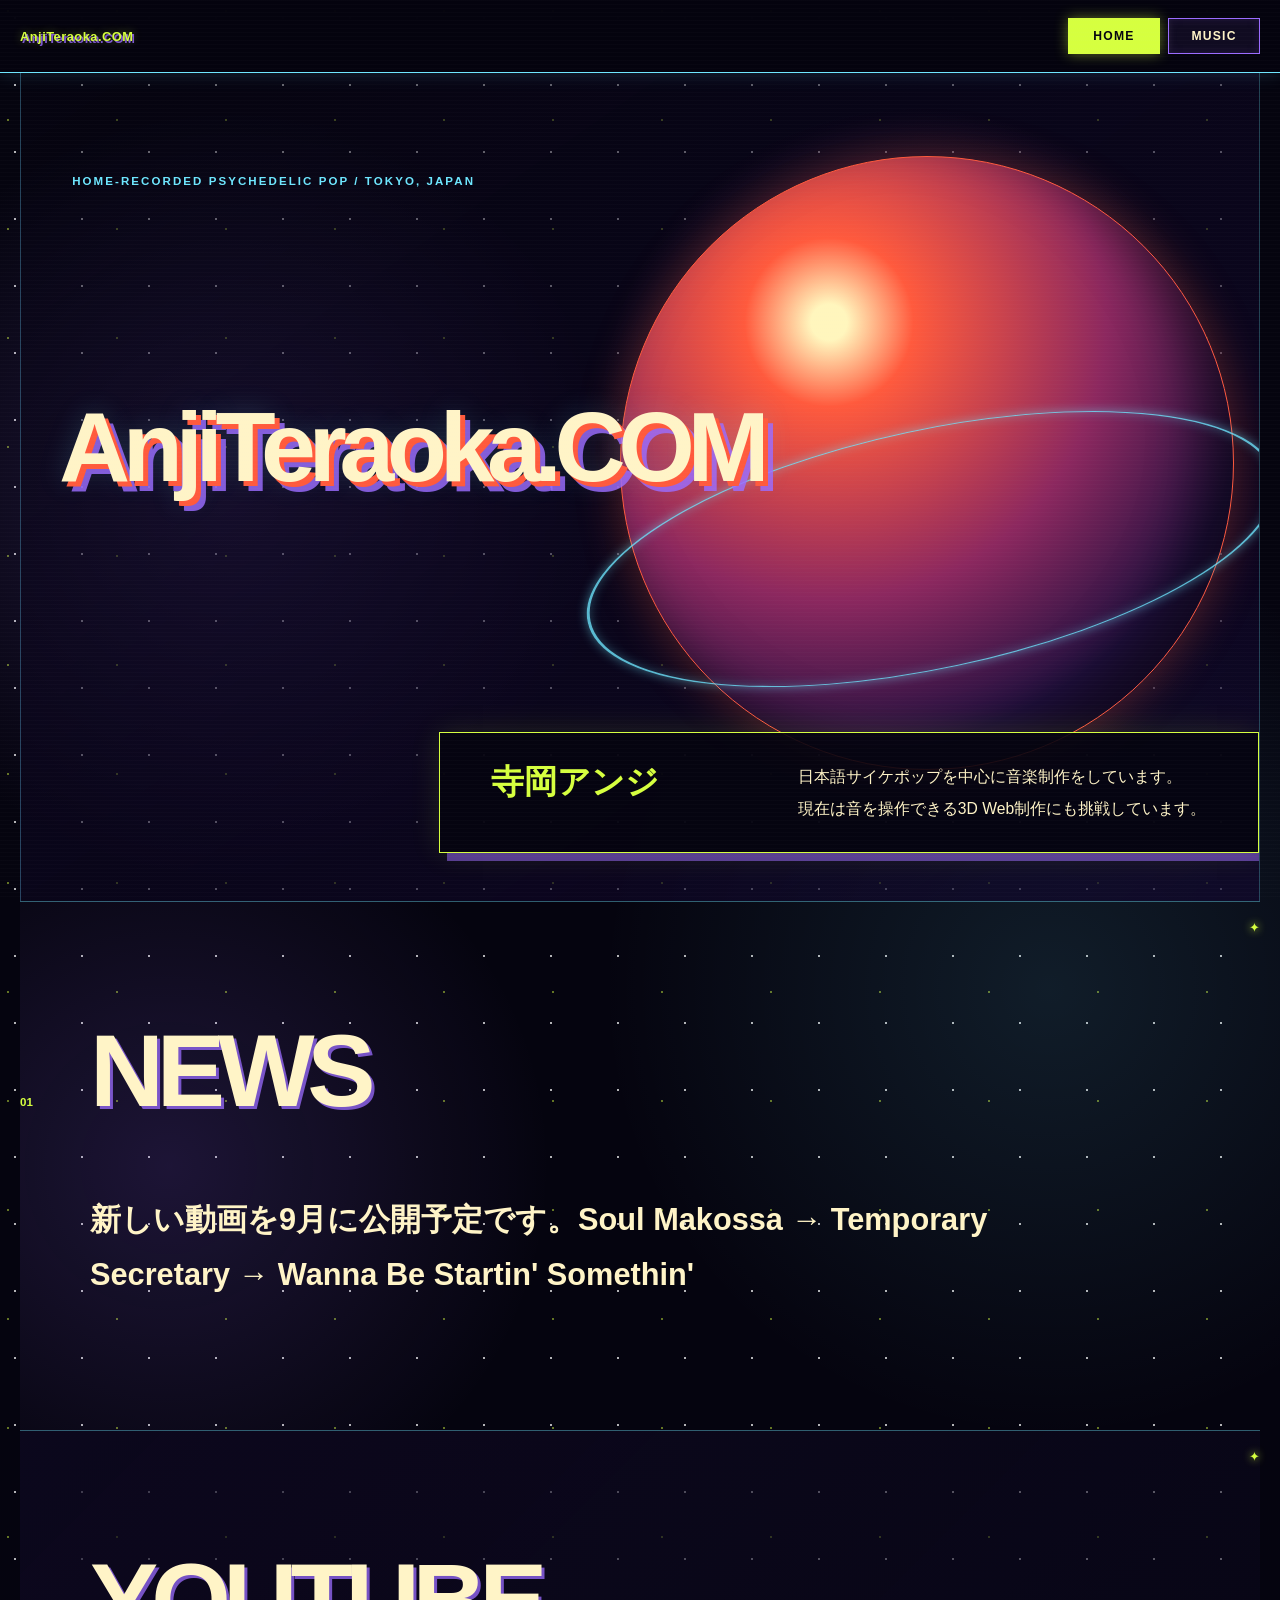
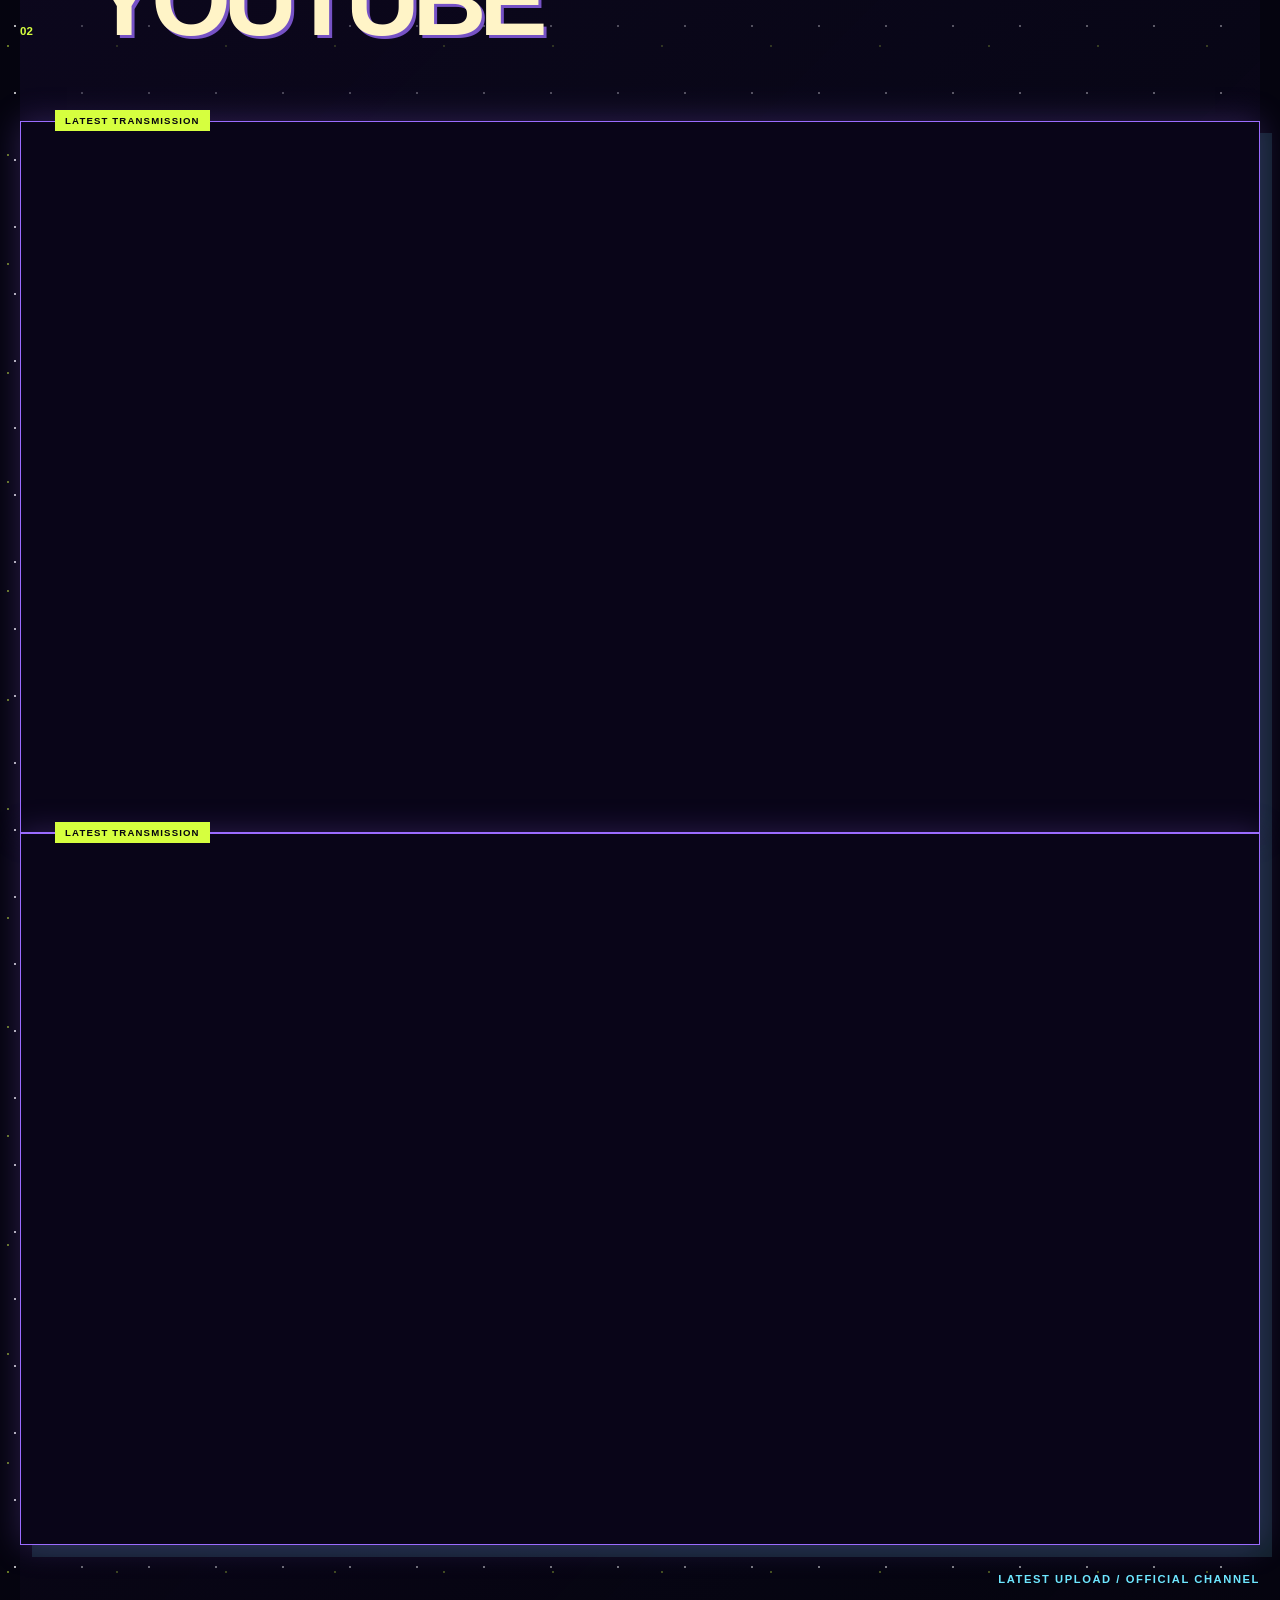
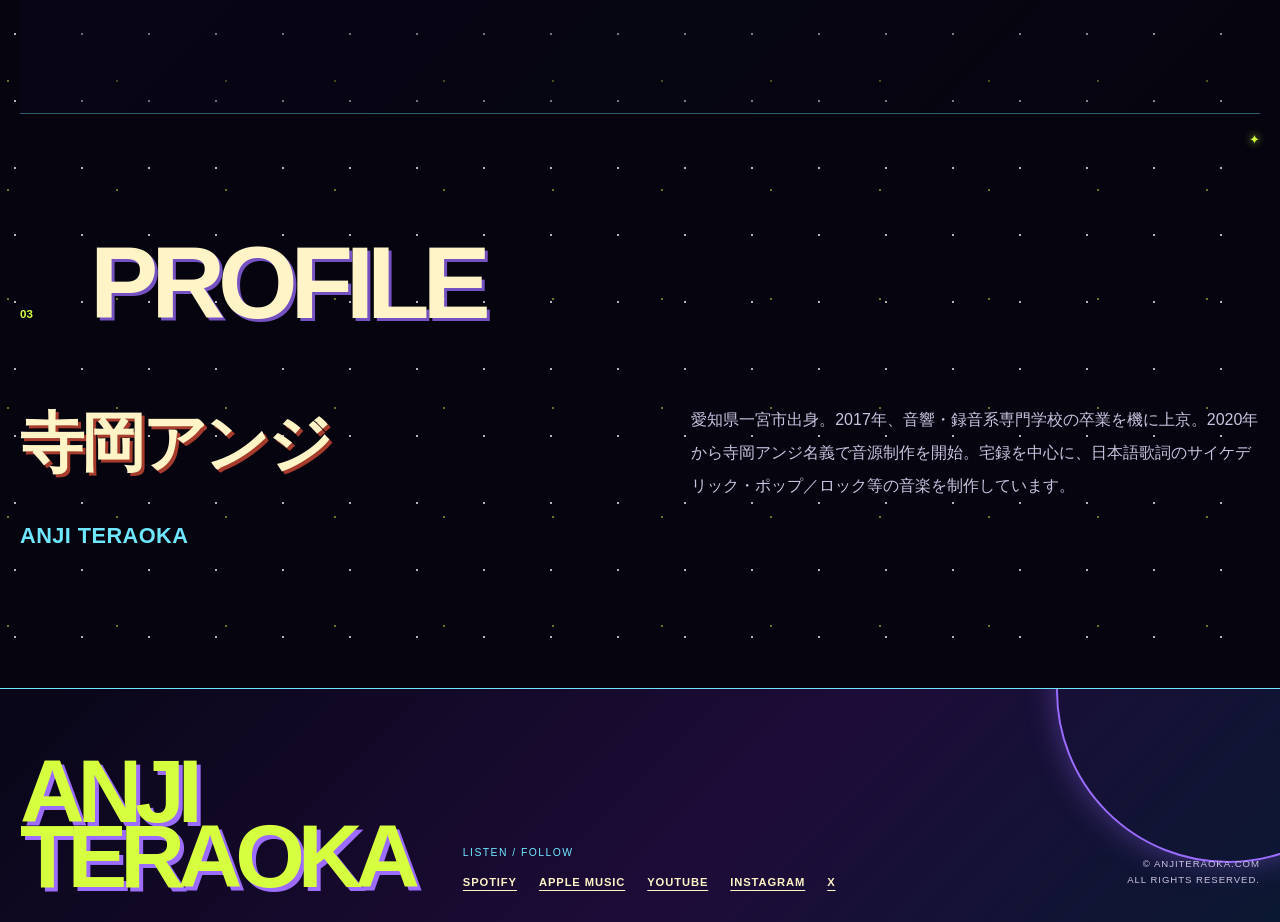
==== commit 74937b20: "Show two latest YouTube videos" ====
--- a/index.html
+++ b/index.html
@@ -43,8 +43,13 @@
 
   <section class="youtube section-rule shell" aria-labelledby="youtube-title">
     <div class="section-heading"><p class="section-no">02</p><h2 id="youtube-title">YOUTUBE</h2></div>
-    <div class="youtube-frame">
-      <iframe src="https://www.youtube-nocookie.com/embed/videoseries?list=UUvtMMAForO_xiLVogFC0wxw" title="寺岡アンジ公式YouTubeチャンネルの最新動画" loading="lazy" allow="accelerometer; autoplay; clipboard-write; encrypted-media; gyroscope; picture-in-picture; web-share" referrerpolicy="strict-origin-when-cross-origin" allowfullscreen></iframe>
+    <div class="youtube-grid">
+      <div class="youtube-frame">
+        <iframe src="https://www.youtube-nocookie.com/embed/DMopTSxRxTg" title="Child Of Nature / John Lennon, The Beatles (cover)" loading="lazy" allow="accelerometer; autoplay; clipboard-write; encrypted-media; gyroscope; picture-in-picture; web-share" referrerpolicy="strict-origin-when-cross-origin" allowfullscreen></iframe>
+      </div>
+      <div class="youtube-frame">
+        <iframe src="https://www.youtube-nocookie.com/embed/9HHi6jC872k" title="ジョージ・ハリスンにチャネリング：Cosmic Empipe / George Harrison (cover)" loading="lazy" allow="accelerometer; autoplay; clipboard-write; encrypted-media; gyroscope; picture-in-picture; web-share" referrerpolicy="strict-origin-when-cross-origin" allowfullscreen></iframe>
+      </div>
     </div>
     <p class="youtube-note">LATEST UPLOAD / OFFICIAL CHANNEL</p>
   </section>
--- a/style.css
+++ b/style.css
@@ -50,7 +50,7 @@
 }
 .header-inner { min-height:72px; display:flex; align-items:center; justify-content:space-between; gap:24px; }
 .wordmark {
-  display:grid;
+  display:block;
   color:var(--acid);
   font-size:.8rem;
   line-height:.86;
@@ -117,10 +117,11 @@
   margin:16px 0 40px;
   padding-inline:clamp(12px,3vw,38px);
   color:var(--cream);
-  font-size:clamp(5.7rem,18vw,15.8rem);
-  line-height:.72;
-  letter-spacing:-.095em;
+  font-size:clamp(4rem,7.7vw,7.2rem);
+  line-height:.84;
+  letter-spacing:-.075em;
   font-weight:900;
+  white-space:nowrap;
   text-shadow:5px 5px 0 var(--coral),10px 10px 0 rgba(155,108,255,.82),0 0 28px rgba(110,231,255,.18);
 }
 .hero-bottom {
@@ -186,7 +187,15 @@
   text-shadow:3px 3px 0 rgba(155,108,255,.75);
 }
 
-.latest { background:radial-gradient(circle at 12% 50%,rgba(155,108,255,.16),transparent 34%); }
+.news { background:radial-gradient(circle at 12% 50%,rgba(155,108,255,.16),transparent 34%); }
+.news-copy {
+  max-width:980px;
+  margin:0 0 0 70px;
+  color:var(--cream);
+  font-size:clamp(1.15rem,2.4vw,2rem);
+  line-height:1.8;
+  font-weight:700;
+}
 .latest-grid { display:grid; grid-template-columns:minmax(0,1.05fr) minmax(300px,.95fr); gap:clamp(30px,7vw,100px); align-items:center; }
 .record-art {
   aspect-ratio:1;
@@ -361,9 +370,9 @@
     width:100%;
     margin:22px 0 38px;
     padding-inline:10px;
-    font-size:clamp(3.15rem,17vw,5.25rem);
-    line-height:.76;
-    letter-spacing:-.075em;
+    font-size:clamp(2rem,9.25vw,4.5rem);
+    line-height:.9;
+    letter-spacing:-.065em;
     text-shadow:2px 2px 0 var(--coral),4px 4px 0 rgba(155,108,255,.82);
   }
   .hero .kicker { padding-inline:10px; font-size:.58rem; letter-spacing:.13em; }
@@ -374,6 +383,7 @@
   .orbit-two { width:104vw; top:18%; right:-30%; }
   .section-heading { grid-template-columns:42px minmax(0,1fr); }
   .section-heading h2 { font-size:clamp(2.35rem,13vw,4.7rem); }
+  .news-copy { margin-left:42px; font-size:1.08rem; line-height:1.85; }
   .latest-grid { gap:44px; }
   .fact-list div { grid-template-columns:110px 1fr; }
   .selected-grid { grid-template-columns:1fr; gap:38px; }
@@ -387,7 +397,7 @@
 }
 
 @media (max-width:360px) {
-  .hero-title { font-size:clamp(2.9rem,16.4vw,3.7rem); }
+  .hero-title { font-size:clamp(1.9rem,9vw,2.25rem); }
   .site-header nav a { min-width:64px; padding-inline:7px; }
 }
 
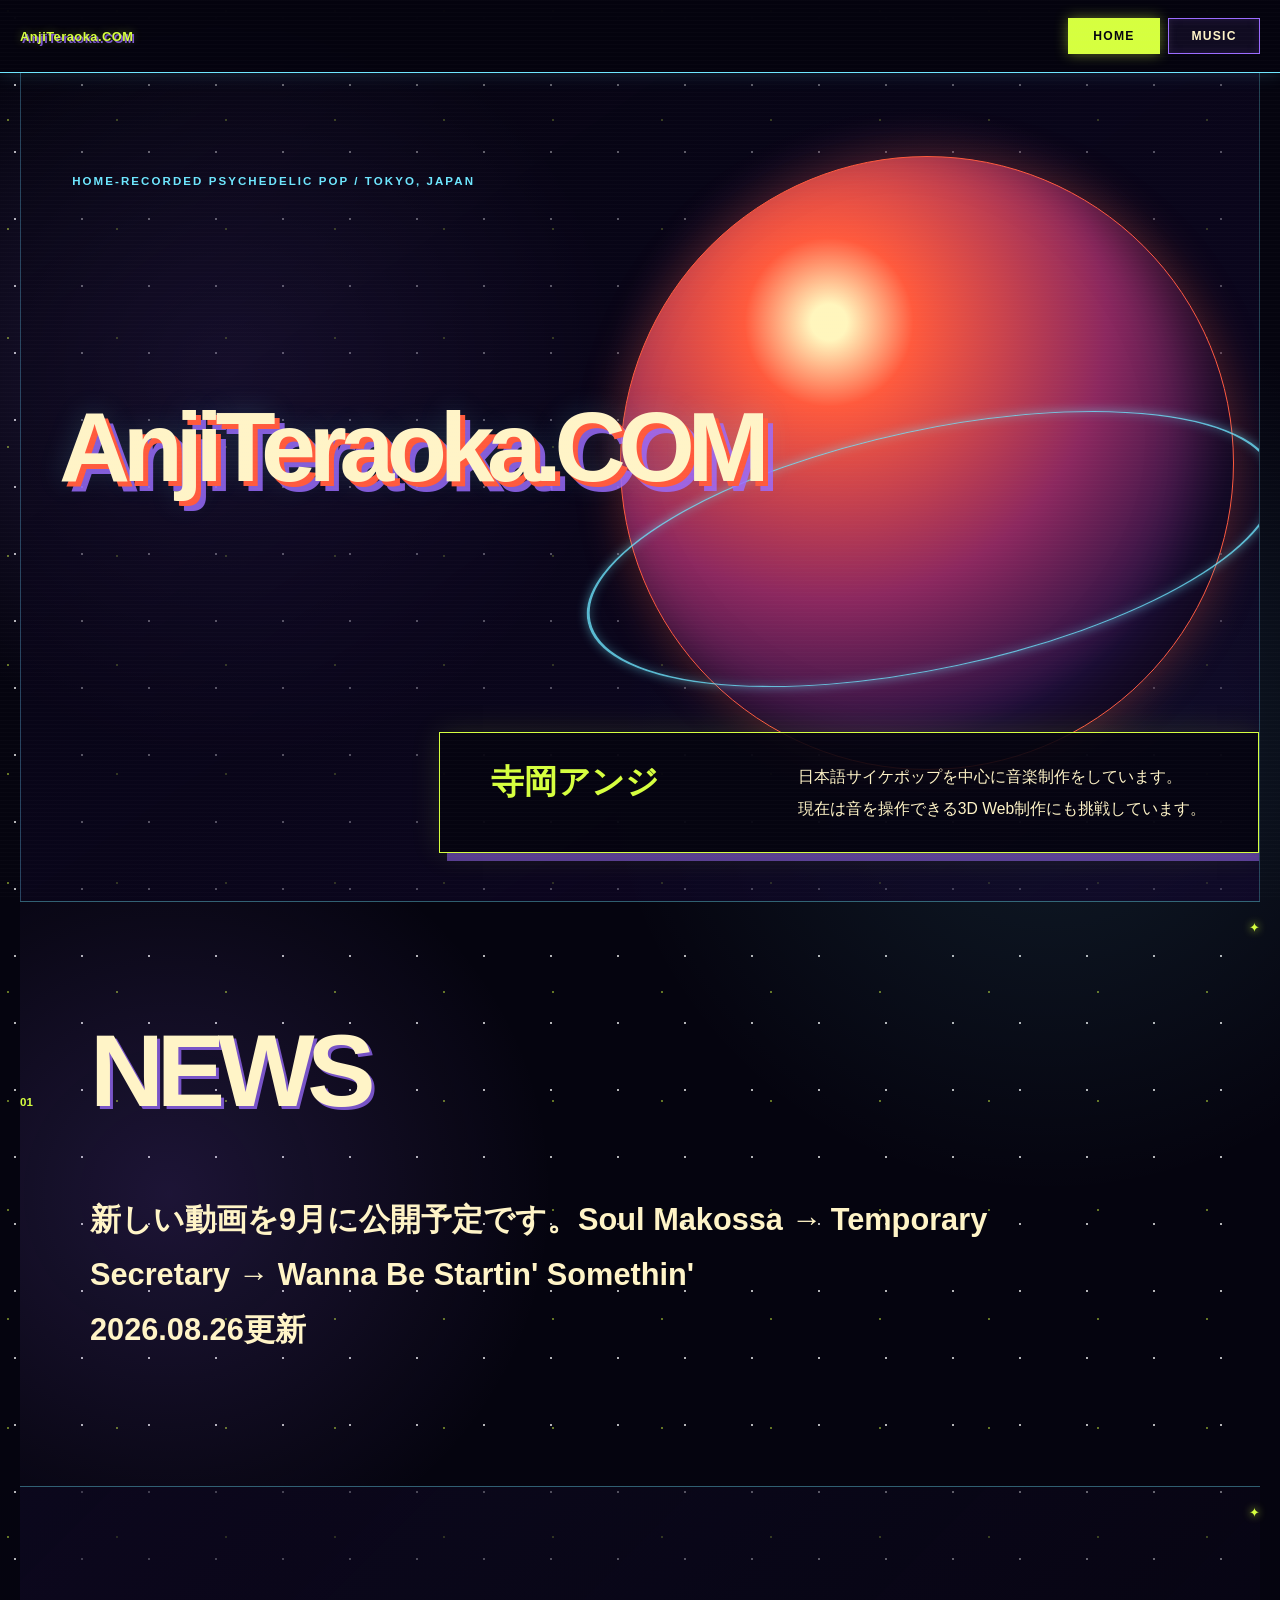
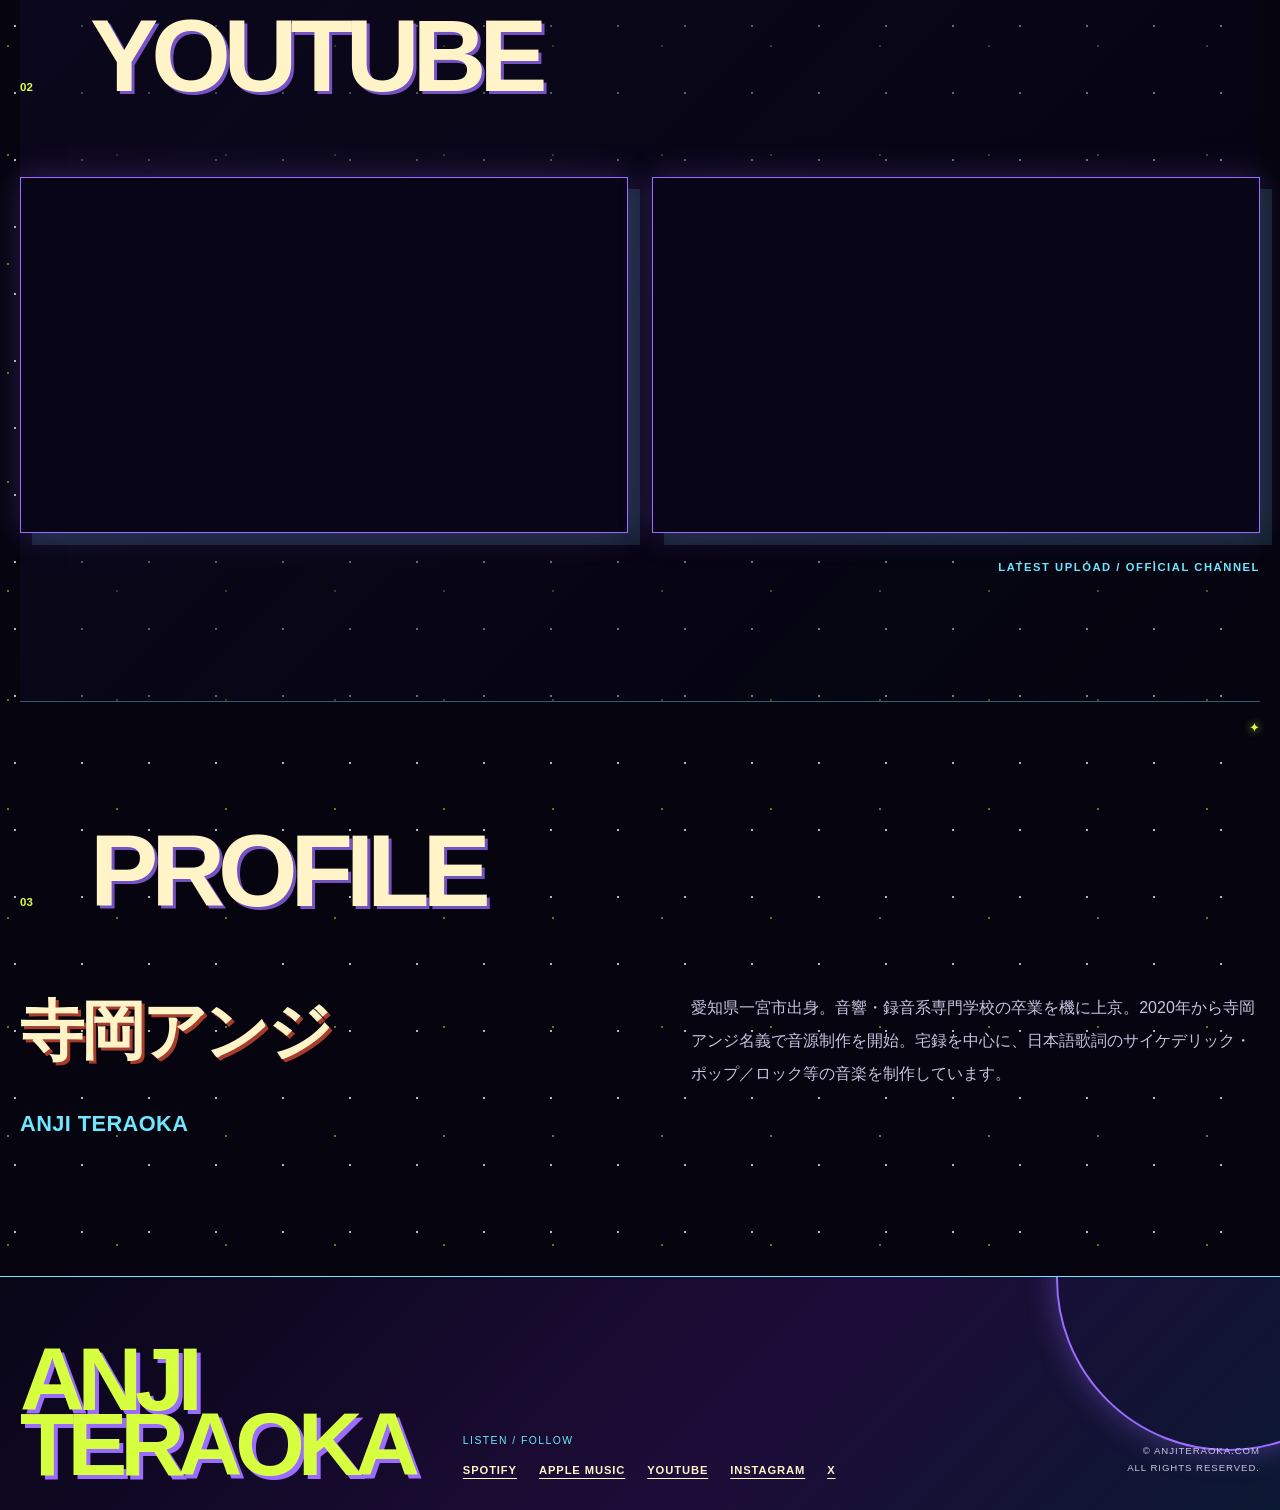
==== commit 2a214ce6: "Update profile and news copy" ====
--- a/index.html
+++ b/index.html
@@ -38,7 +38,7 @@
 
   <section class="news section-rule shell" aria-labelledby="news-title">
     <div class="section-heading"><p class="section-no">01</p><h2 id="news-title">NEWS</h2></div>
-    <p class="news-copy">新しい動画を9月に公開予定です。Soul Makossa → Temporary Secretary → Wanna Be Startin' Somethin'</p>
+    <p class="news-copy">新しい動画を9月に公開予定です。Soul Makossa → Temporary Secretary → Wanna Be Startin' Somethin'<br>2026.08.26更新</p>
   </section>
 
   <section class="youtube section-rule shell" aria-labelledby="youtube-title">
@@ -59,7 +59,7 @@
     <div class="profile-grid">
       <p class="profile-name">寺岡アンジ<br><span>ANJI TERAOKA</span></p>
       <div class="profile-copy">
-        <p>愛知県一宮市出身。2017年、音響・録音系専門学校の卒業を機に上京。2020年から寺岡アンジ名義で音源制作を開始。宅録を中心に、日本語歌詞のサイケデリック・ポップ／ロック等の音楽を制作しています。</p>
+        <p>愛知県一宮市出身。音響・録音系専門学校の卒業を機に上京。2020年から寺岡アンジ名義で音源制作を開始。宅録を中心に、日本語歌詞のサイケデリック・ポップ／ロック等の音楽を制作しています。</p>
       </div>
     </div>
   </section>
--- a/style.css
+++ b/style.css
@@ -279,25 +279,12 @@
 .section-action { margin:48px 0 0; text-align:right; }
 .text-link { color:var(--acid); font-size:1.1rem; font-weight:800; text-underline-offset:5px; }
 .youtube { background:linear-gradient(135deg,rgba(14,9,34,.72),rgba(5,4,15,.25)); }
+.youtube-grid { display:grid; grid-template-columns:repeat(2,minmax(0,1fr)); gap:24px; }
 .youtube-frame {
-  position:relative;
   padding:clamp(8px,1.2vw,16px);
   background:#090518;
   border:1px solid var(--violet);
   box-shadow:12px 12px 0 rgba(110,231,255,.12),0 0 30px rgba(155,108,255,.25);
-}
-.youtube-frame::before {
-  content:"LATEST TRANSMISSION";
-  position:absolute;
-  z-index:2;
-  top:-12px;
-  left:clamp(12px,3vw,34px);
-  padding:5px 10px;
-  color:var(--space);
-  background:var(--acid);
-  font-size:.6rem;
-  font-weight:900;
-  letter-spacing:.12em;
 }
 .youtube-frame iframe { display:block; width:100%; aspect-ratio:16/9; border:0; }
 .youtube-note { margin:28px 0 0; color:var(--cyan); font-size:.7rem; font-weight:800; letter-spacing:.14em; text-align:right; }
@@ -312,19 +299,6 @@
   flex-direction:column;
   justify-content:space-between;
   background:radial-gradient(circle at 78% 44%,rgba(155,108,255,.3),transparent 24rem);
-}
-.music-hero::after {
-  content:"";
-  position:absolute;
-  width:min(54vw,650px);
-  aspect-ratio:1;
-  top:4%;
-  right:-6%;
-  border:2px solid var(--cyan);
-  border-radius:50%;
-  box-shadow:0 0 24px rgba(110,231,255,.38),inset 0 0 24px rgba(110,231,255,.2);
-  transform:scaleY(.32) rotate(-14deg);
-  pointer-events:none;
 }
 .music-hero>* { position:relative; z-index:2; }
 .music-hero h1 { margin:48px 0 30px; color:var(--cream); font-size:clamp(7rem,24vw,20rem); line-height:.67; letter-spacing:-.1em; text-shadow:5px 5px 0 var(--coral),10px 10px 0 rgba(155,108,255,.75); }
@@ -387,6 +361,7 @@
   .latest-grid { gap:44px; }
   .fact-list div { grid-template-columns:110px 1fr; }
   .selected-grid { grid-template-columns:1fr; gap:38px; }
+  .youtube-grid { grid-template-columns:1fr; }
   .music-hero h1 { font-size:clamp(4.3rem,22vw,7rem); text-shadow:3px 3px 0 var(--coral),6px 6px 0 rgba(155,108,255,.75); }
   .release { grid-template-columns:28px 1fr; gap:16px; }
   .release img { grid-column:2; }
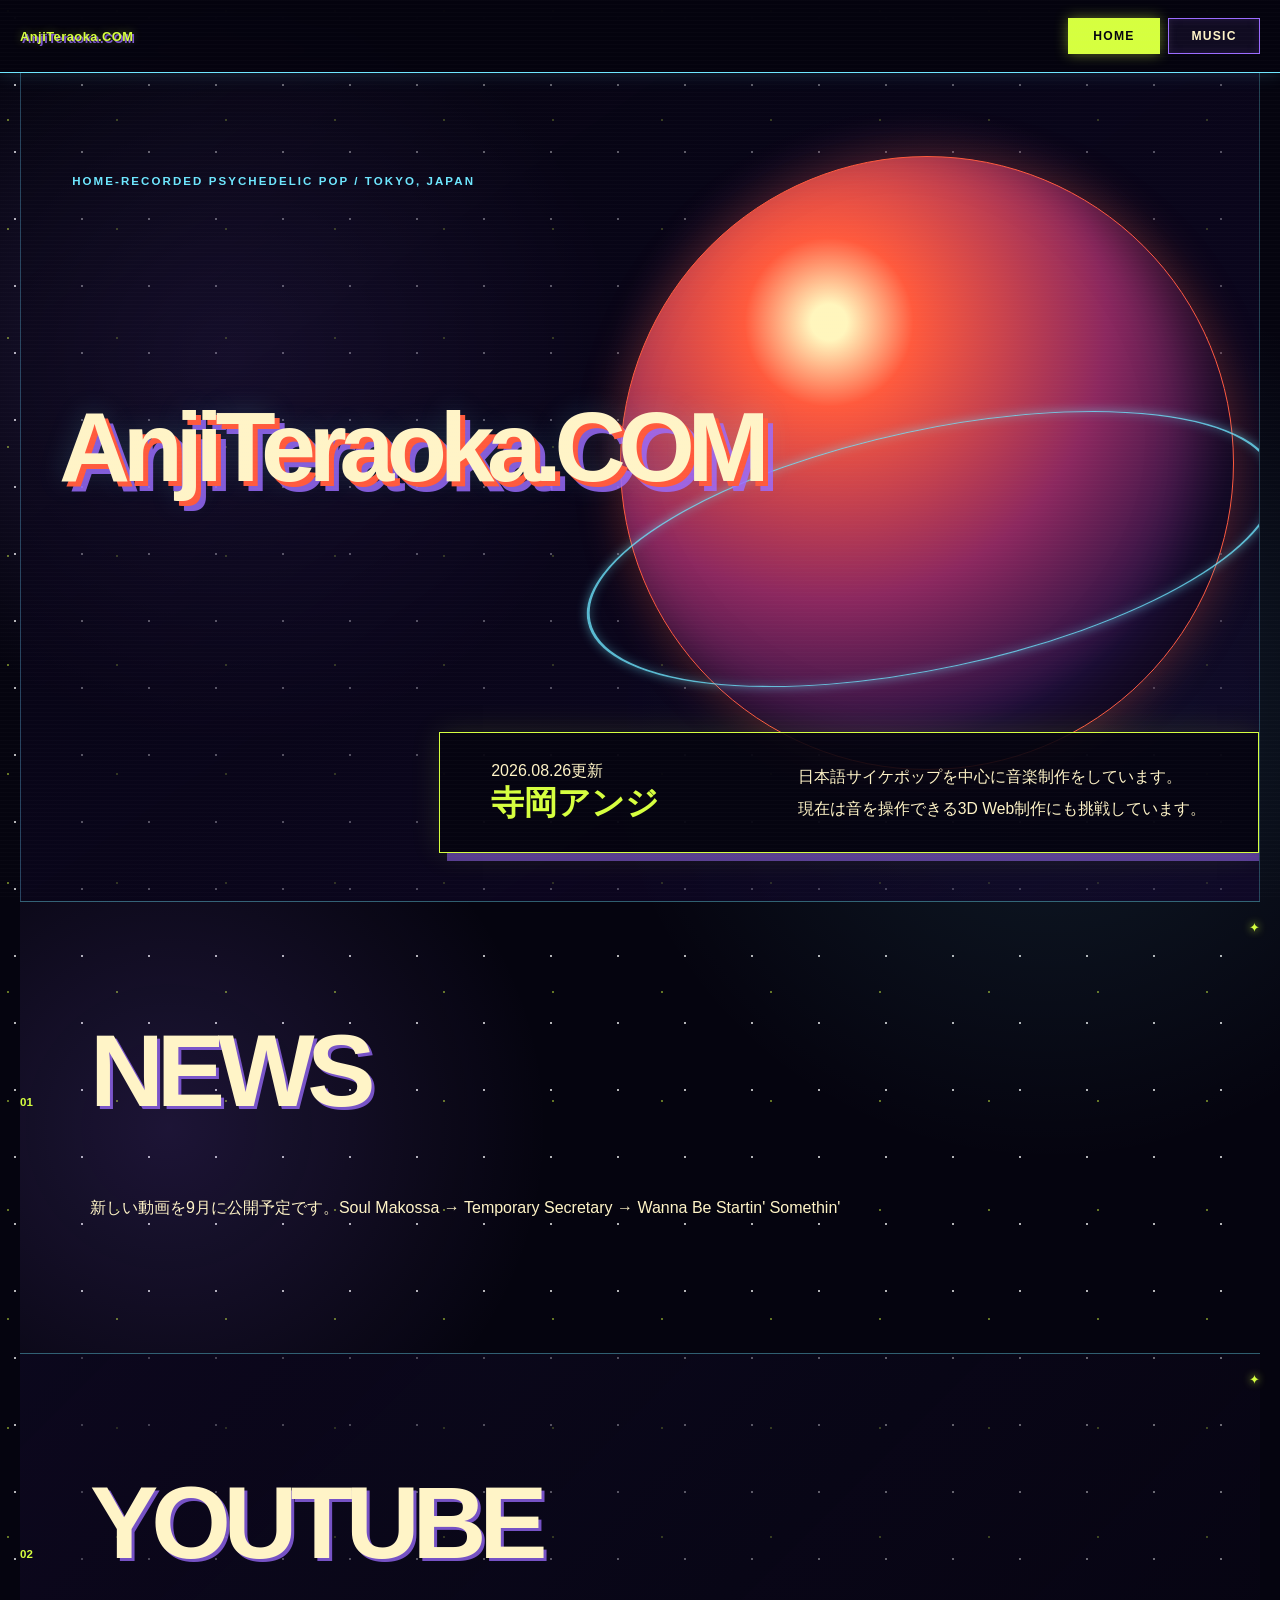
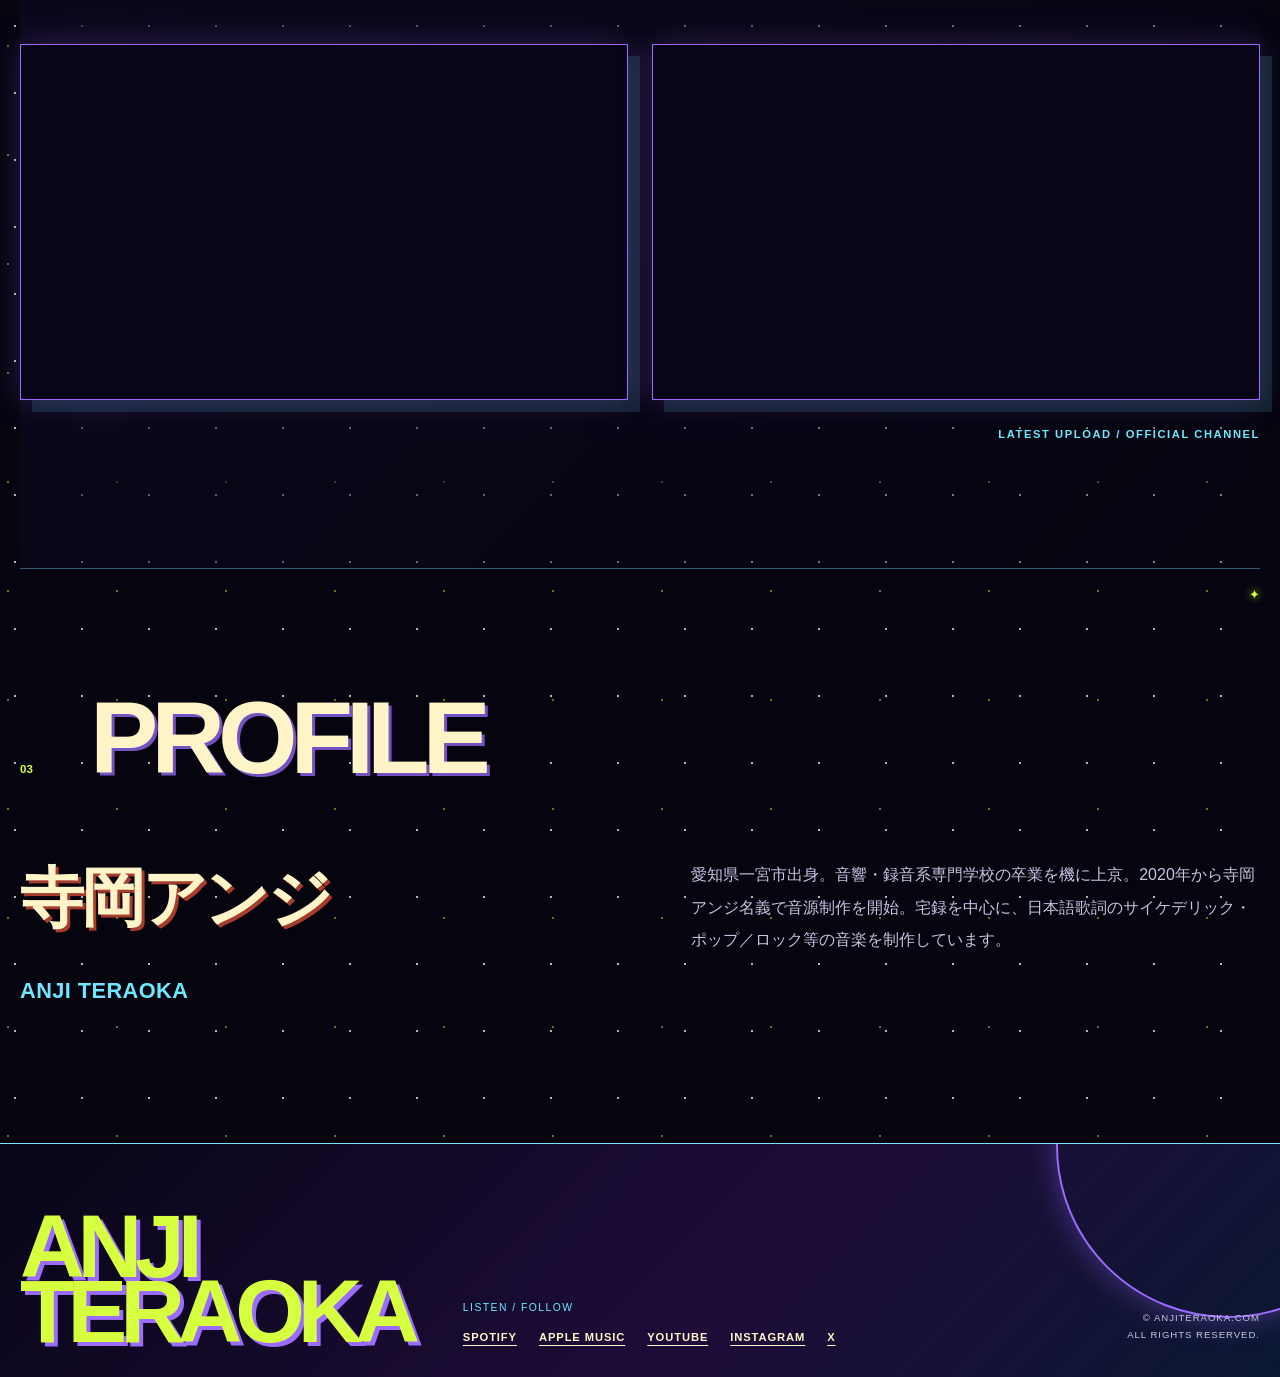
==== commit d2ebf21a: "Move update date from news to hero" ====
--- a/index.html
+++ b/index.html
@@ -30,7 +30,7 @@
     <p class="kicker">HOME-RECORDED PSYCHEDELIC POP / TOKYO, JAPAN</p>
     <h1 id="hero-title" class="hero-title">AnjiTeraoka.COM</h1>
     <div class="hero-bottom">
-      <p class="hero-statement">寺岡アンジ</p>
+      <div class="hero-identity"><p class="hero-updated">2026.08.26更新</p><p class="hero-statement">寺岡アンジ</p></div>
       <p class="hero-copy">日本語サイケポップを中心に音楽制作をしています。<br>現在は音を操作できる3D Web制作にも挑戦しています。</p>
     </div>
     <div class="orbit orbit-one" aria-hidden="true"></div><div class="orbit orbit-two" aria-hidden="true"></div>
@@ -38,7 +38,7 @@
 
   <section class="news section-rule shell" aria-labelledby="news-title">
     <div class="section-heading"><p class="section-no">01</p><h2 id="news-title">NEWS</h2></div>
-    <p class="news-copy">新しい動画を9月に公開予定です。Soul Makossa → Temporary Secretary → Wanna Be Startin' Somethin'<br>2026.08.26更新</p>
+    <p class="news-copy">新しい動画を9月に公開予定です。Soul Makossa → Temporary Secretary → Wanna Be Startin' Somethin'</p>
   </section>
 
   <section class="youtube section-rule shell" aria-labelledby="youtube-title">
--- a/style.css
+++ b/style.css
@@ -192,9 +192,9 @@
   max-width:980px;
   margin:0 0 0 70px;
   color:var(--cream);
-  font-size:clamp(1.15rem,2.4vw,2rem);
-  line-height:1.8;
-  font-weight:700;
+  font-size:1rem;
+  line-height:2.05;
+  font-weight:400;
 }
 .latest-grid { display:grid; grid-template-columns:minmax(0,1.05fr) minmax(300px,.95fr); gap:clamp(30px,7vw,100px); align-items:center; }
 .record-art {
@@ -357,7 +357,7 @@
   .orbit-two { width:104vw; top:18%; right:-30%; }
   .section-heading { grid-template-columns:42px minmax(0,1fr); }
   .section-heading h2 { font-size:clamp(2.35rem,13vw,4.7rem); }
-  .news-copy { margin-left:42px; font-size:1.08rem; line-height:1.85; }
+  .news-copy { margin-left:42px; font-size:1rem; line-height:2.05; }
   .latest-grid { gap:44px; }
   .fact-list div { grid-template-columns:110px 1fr; }
   .selected-grid { grid-template-columns:1fr; gap:38px; }
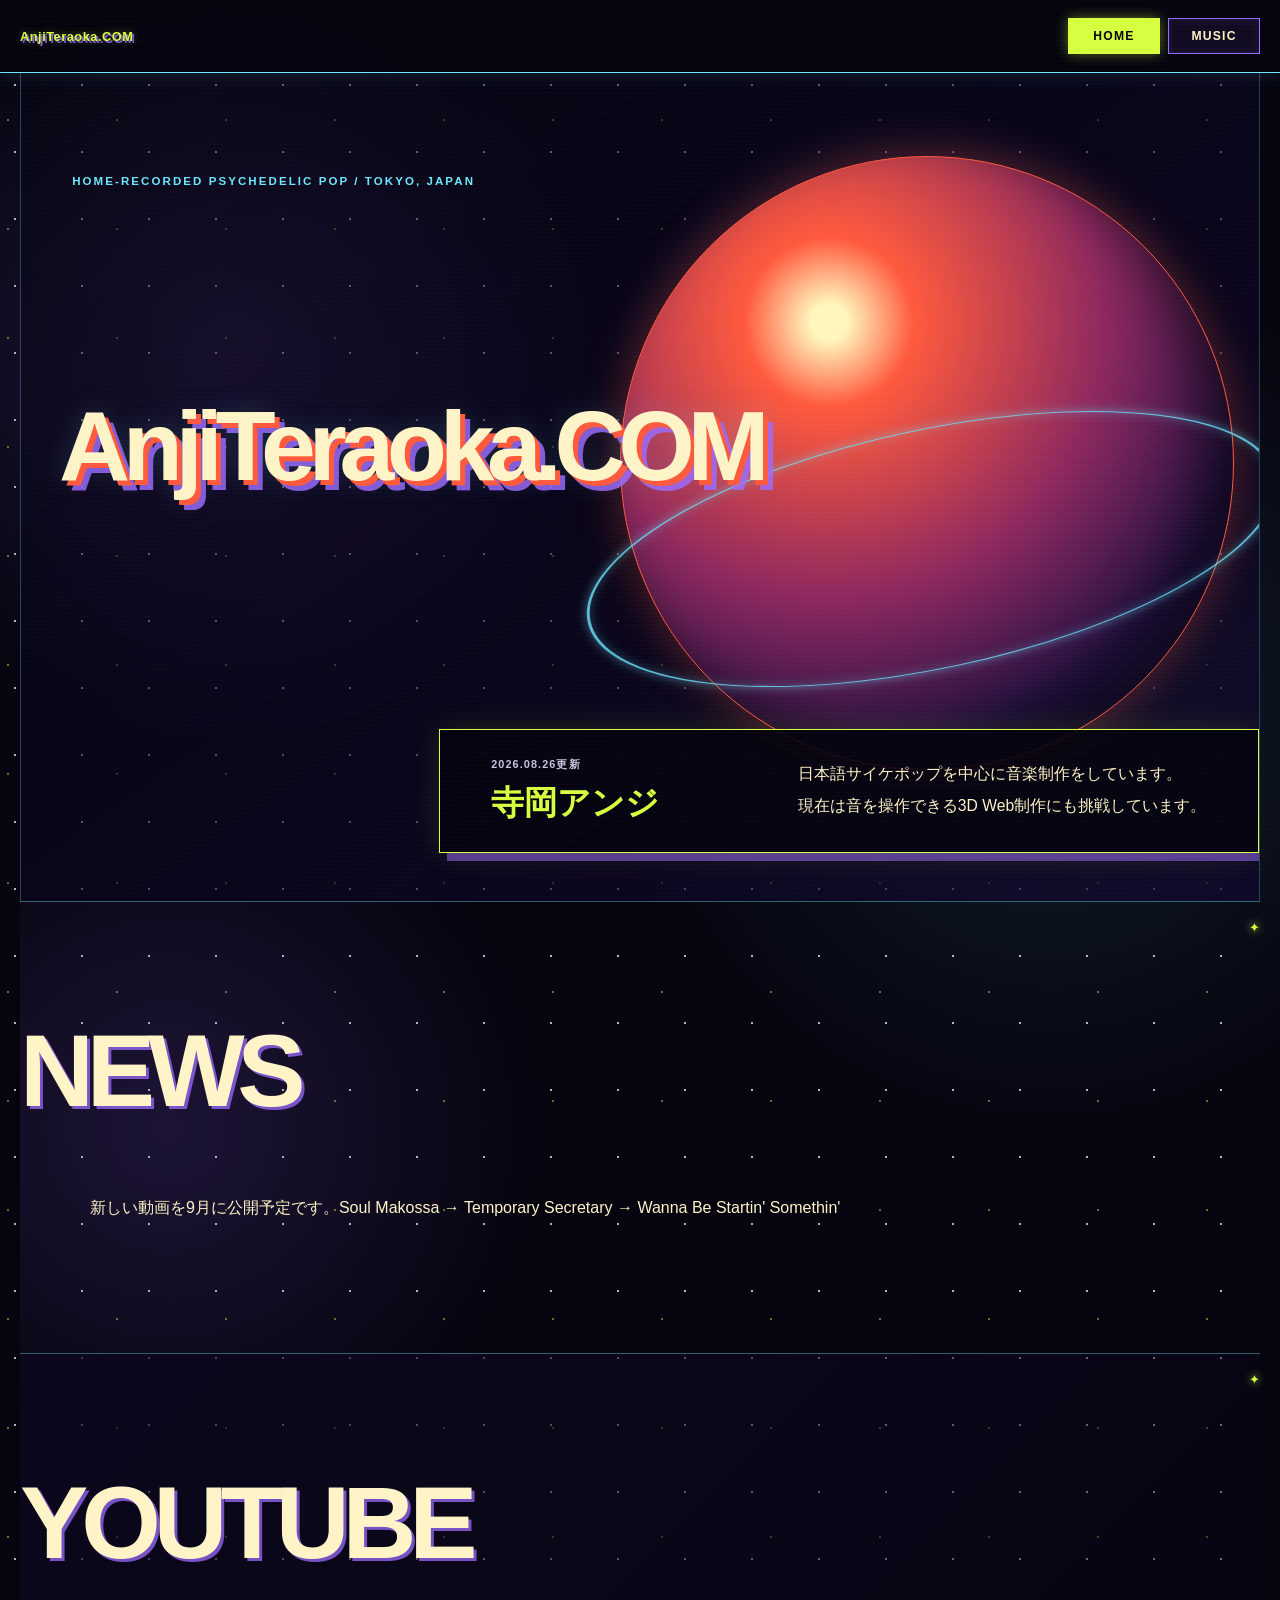
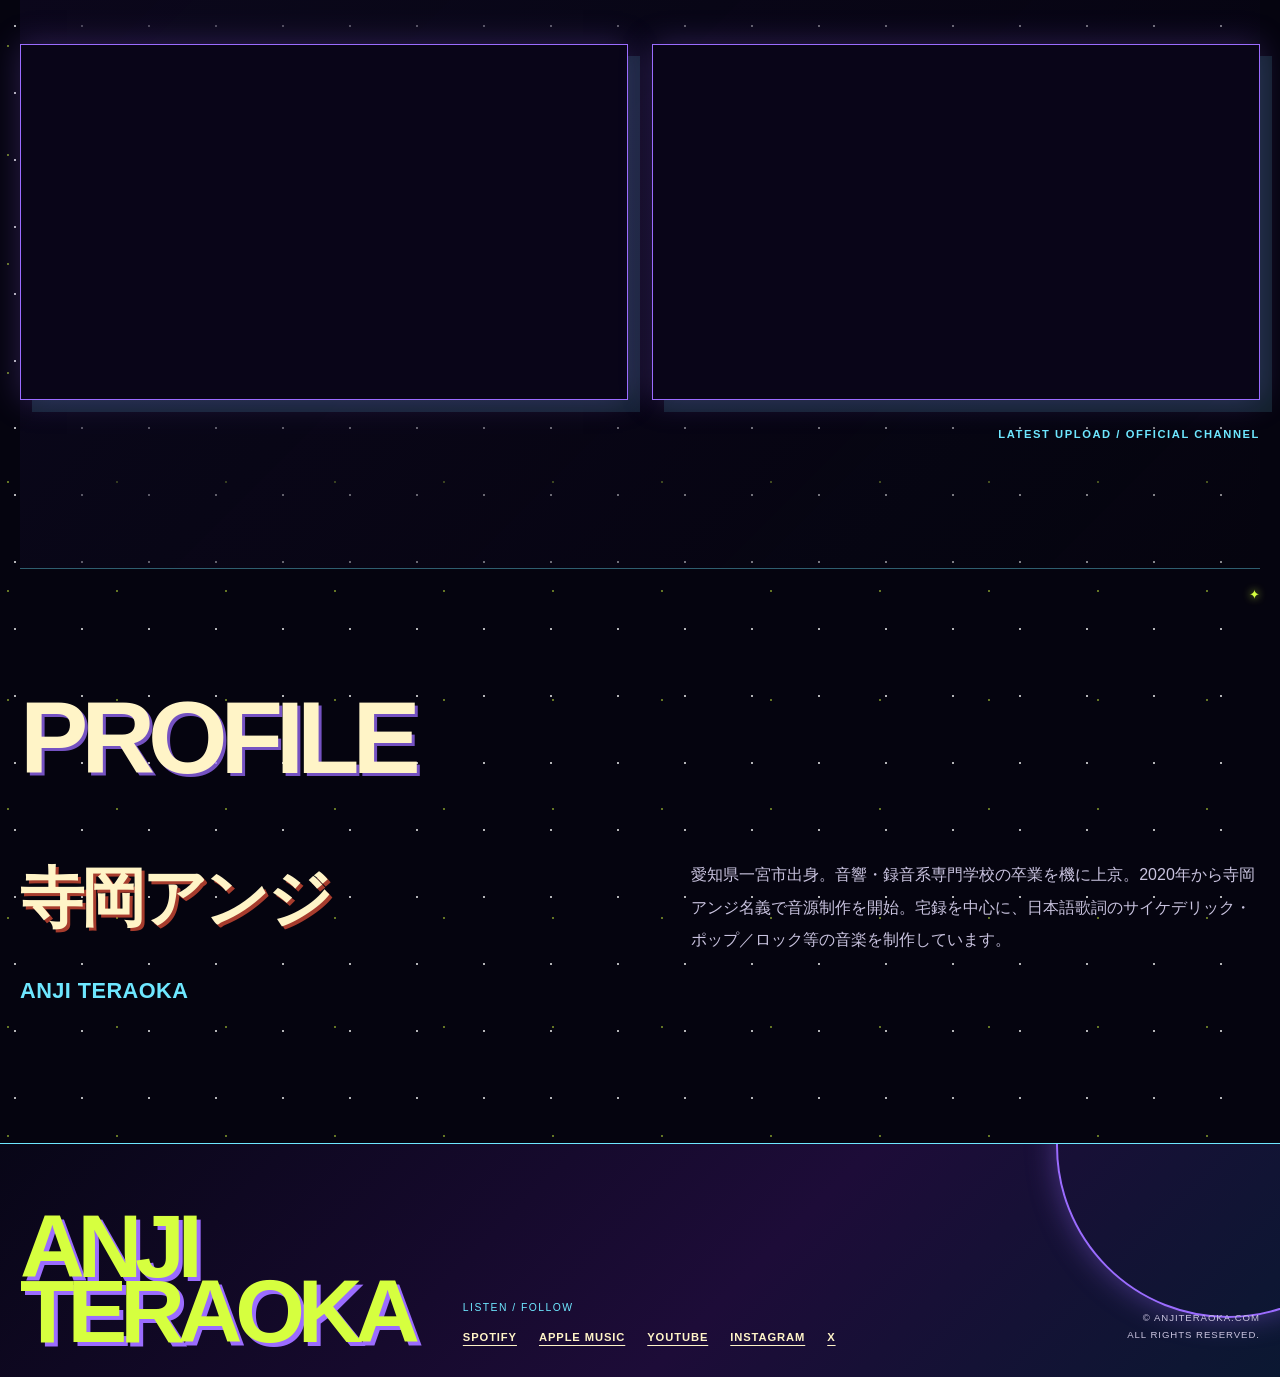
==== commit 1d607c67: "Remove home section numbers" ====
--- a/index.html
+++ b/index.html
@@ -37,12 +37,12 @@
   </section>
 
   <section class="news section-rule shell" aria-labelledby="news-title">
-    <div class="section-heading"><p class="section-no">01</p><h2 id="news-title">NEWS</h2></div>
+    <div class="section-heading"><h2 id="news-title">NEWS</h2></div>
     <p class="news-copy">新しい動画を9月に公開予定です。Soul Makossa → Temporary Secretary → Wanna Be Startin' Somethin'</p>
   </section>
 
   <section class="youtube section-rule shell" aria-labelledby="youtube-title">
-    <div class="section-heading"><p class="section-no">02</p><h2 id="youtube-title">YOUTUBE</h2></div>
+    <div class="section-heading"><h2 id="youtube-title">YOUTUBE</h2></div>
     <div class="youtube-grid">
       <div class="youtube-frame">
         <iframe src="https://www.youtube-nocookie.com/embed/DMopTSxRxTg" title="Child Of Nature / John Lennon, The Beatles (cover)" loading="lazy" allow="accelerometer; autoplay; clipboard-write; encrypted-media; gyroscope; picture-in-picture; web-share" referrerpolicy="strict-origin-when-cross-origin" allowfullscreen></iframe>
@@ -55,7 +55,7 @@
   </section>
 
   <section class="profile section-rule shell" aria-labelledby="profile-title">
-    <div class="section-heading"><p class="section-no">03</p><h2 id="profile-title">PROFILE</h2></div>
+    <div class="section-heading"><h2 id="profile-title">PROFILE</h2></div>
     <div class="profile-grid">
       <p class="profile-name">寺岡アンジ<br><span>ANJI TERAOKA</span></p>
       <div class="profile-copy">
--- a/style.css
+++ b/style.css
@@ -138,6 +138,7 @@
   box-shadow:8px 8px 0 rgba(155,108,255,.5),0 0 28px rgba(214,255,63,.12);
 }
 .hero-bottom p { margin:0; }
+.hero-updated { margin-bottom:10px!important; color:var(--muted); font-size:.68rem; font-weight:800; letter-spacing:.1em; }
 .hero-statement { color:var(--acid); font-size:clamp(1.35rem,2.6vw,2.3rem); line-height:1.25; font-weight:800; }
 .hero-copy { color:var(--cream); font-size:.98rem; line-height:2; }
 .orbit { position:absolute; z-index:1; border-radius:50%; }
